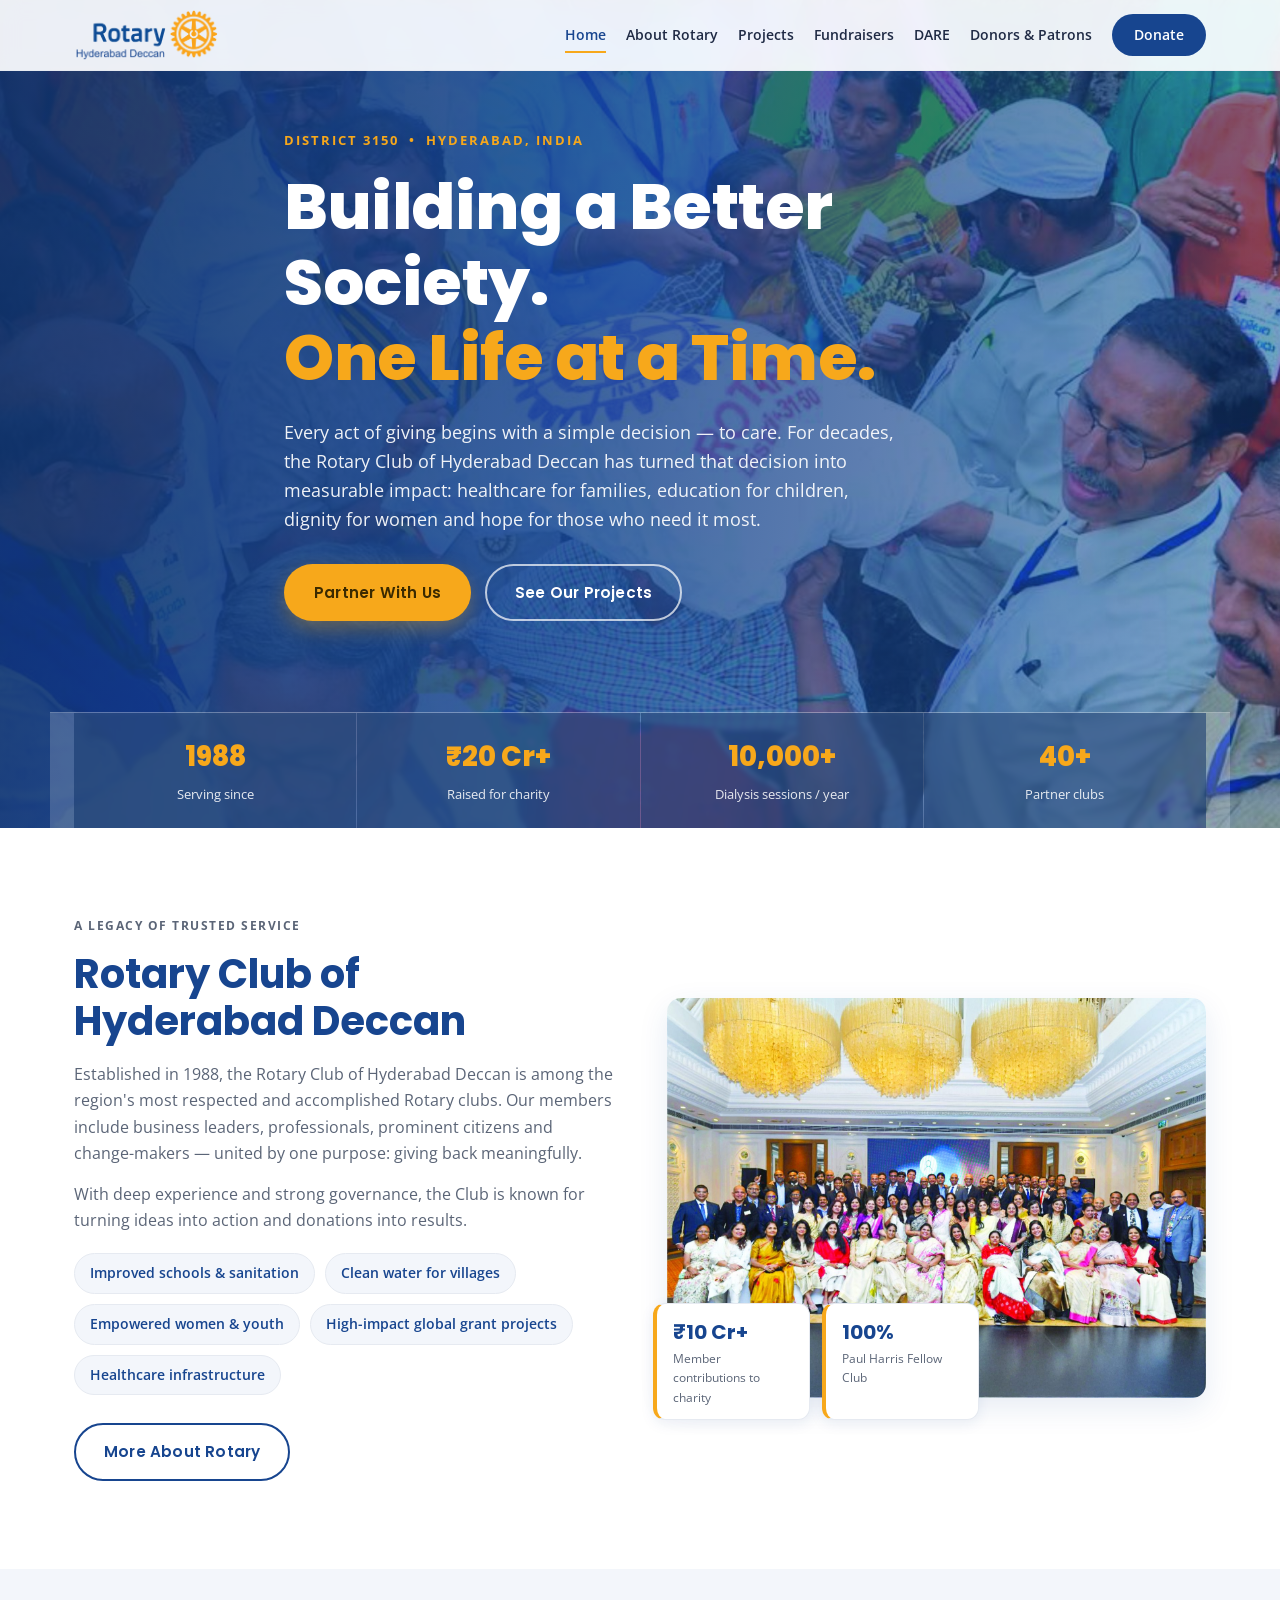
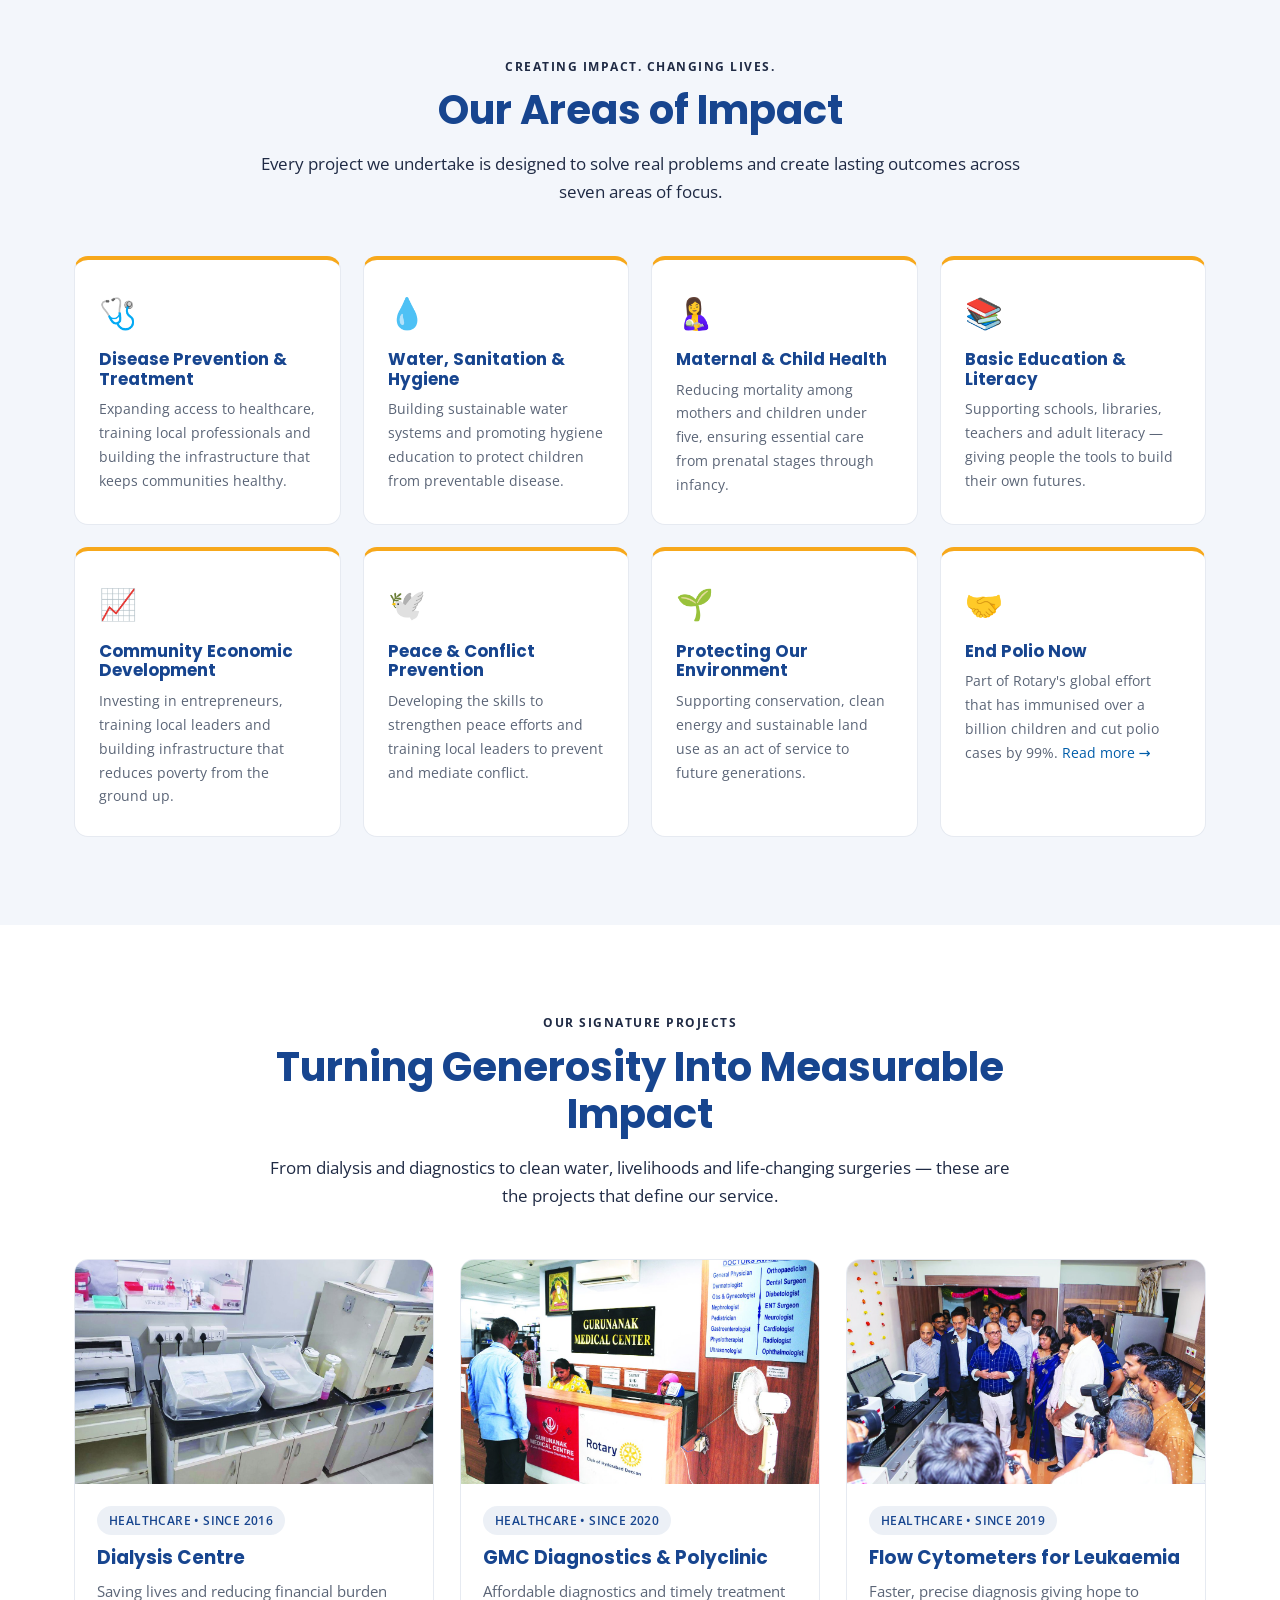
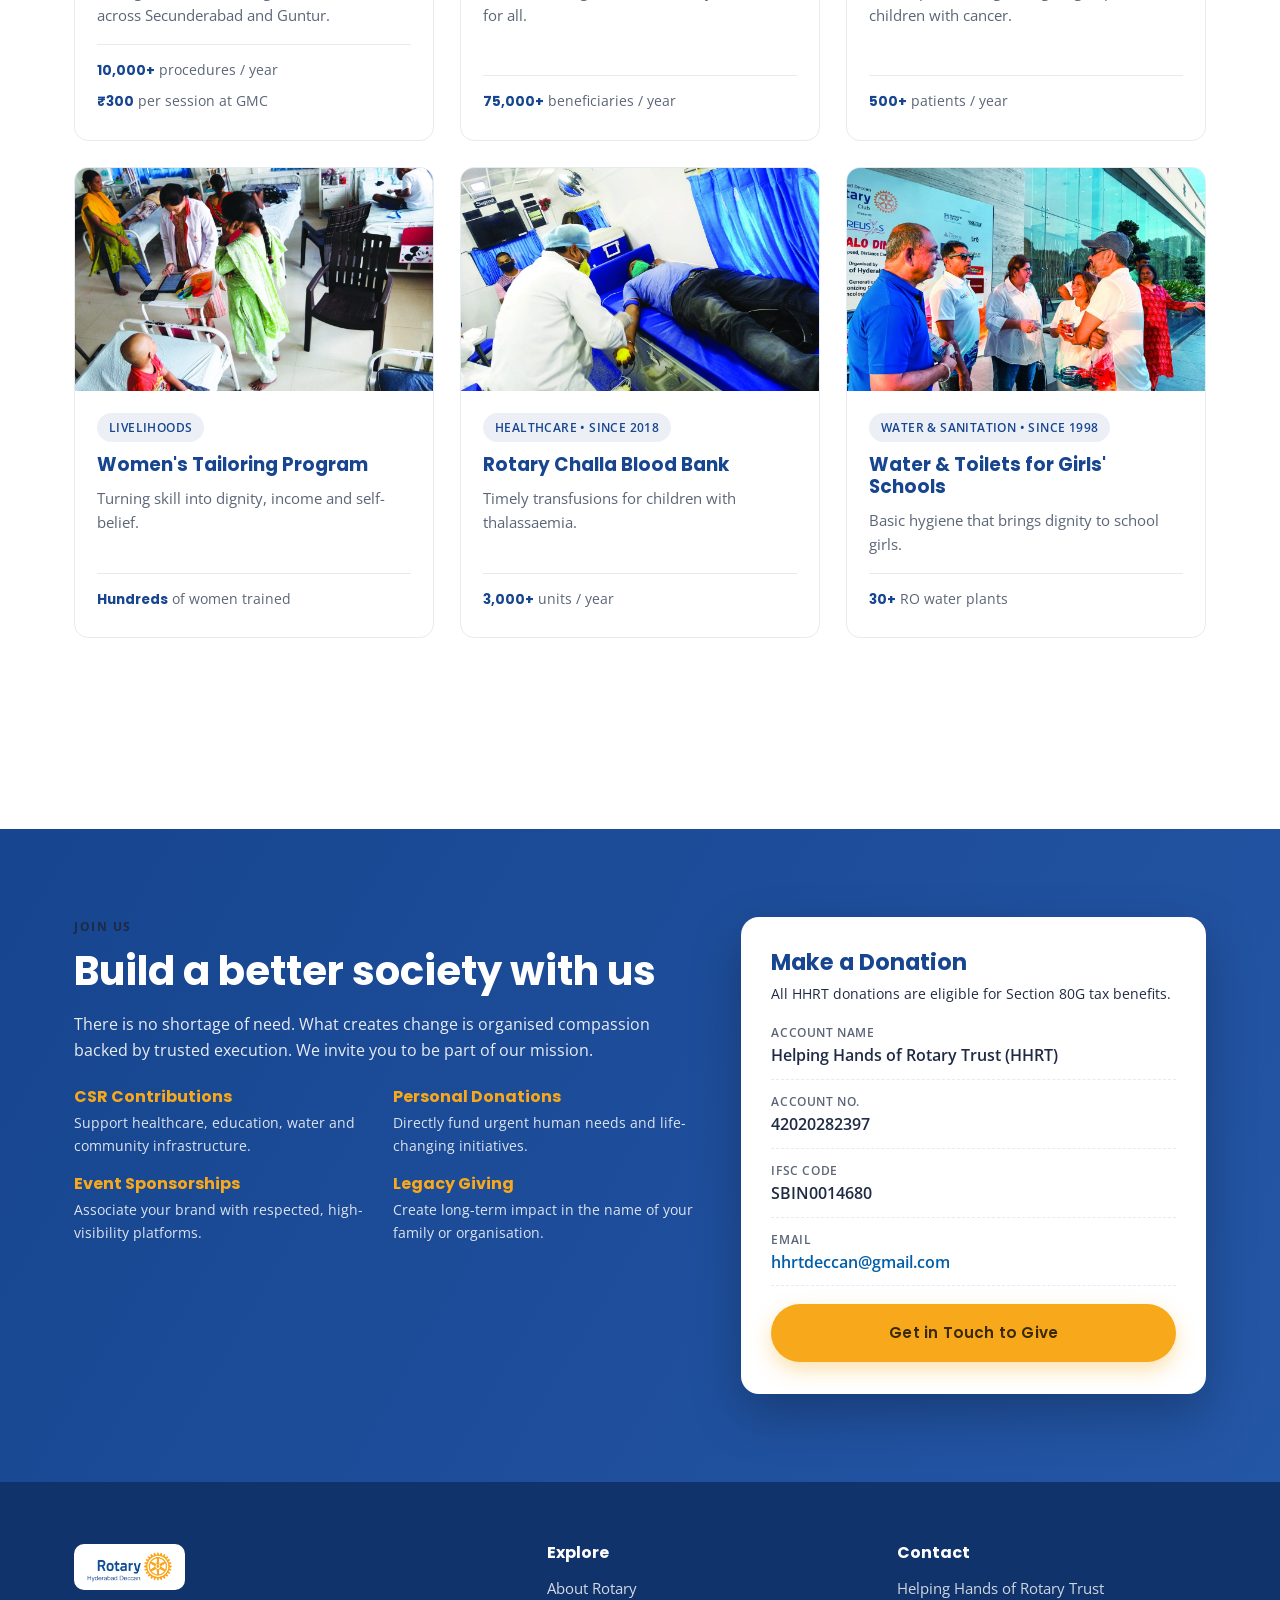
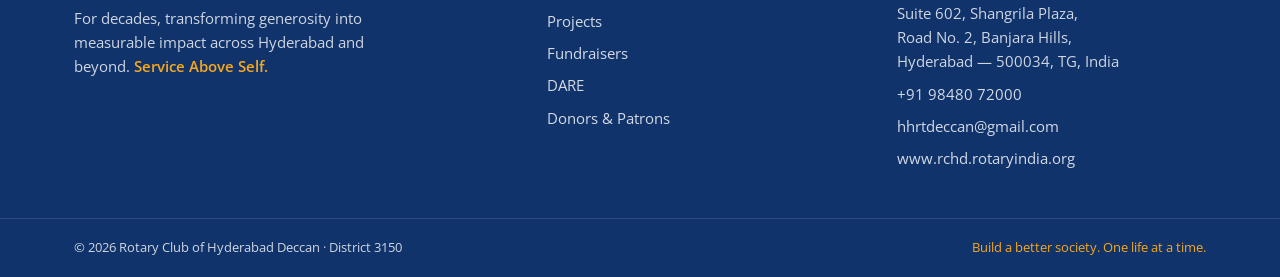
==== index.html @ 6d55291e "reorganising for make the website public" ====
<!DOCTYPE html>
<html lang="en">
<head>
  <meta charset="UTF-8" />
  <meta name="viewport" content="width=device-width, initial-scale=1.0" />
  <title>Rotary Club of Hyderabad Deccan — Building a Better Society. One Life at a Time.</title>
  <meta name="description" content="Rotary Club of Hyderabad Deccan (District 3150). For decades we have transformed generosity into measurable impact across healthcare, education, water, sanitation and livelihoods in Hyderabad and beyond." />
  <link rel="preconnect" href="https://fonts.googleapis.com" />
  <link rel="preconnect" href="https://fonts.gstatic.com" crossorigin />
  <link href="https://fonts.googleapis.com/css2?family=Open+Sans:wght@400;500;600;700&family=Poppins:wght@500;600;700;800&display=swap" rel="stylesheet" />
  <link rel="icon" type="image/png" href="assets/img/wheel.png" />
  <link rel="stylesheet" href="assets/css/styles.css" />
</head>
<body>

  <!-- ============ HEADER / NAV ============ -->
  <header class="site-header" id="siteHeader">
    <div class="container nav-wrap">
      <a href="index.html" class="brand" aria-label="Rotary Hyderabad Deccan home">
        <img src="assets/img/rchd-logo3.png" alt="District 3150 Rotary Hyderabad Deccan" class="brand-logo" />
      </a>
      <button class="nav-toggle" id="navToggle" aria-label="Toggle navigation" aria-expanded="false">
        <span></span><span></span><span></span>
      </button>
      <nav class="main-nav" id="mainNav">
        <a href="index.html" class="active">Home</a>
        <a href="about.html">About Rotary</a>
        <a href="projects.html">Projects</a>
        <a href="fundraisers.html">Fundraisers</a>
        <a href="dare.html">DARE</a>
        <a href="donors.html">Donors &amp; Patrons</a>
        <a href="donors.html#give" class="nav-cta">Donate</a>
      </nav>
    </div>
  </header>

  <!-- ============ HERO ============ -->
  <section class="hero" id="home">
    <div class="hero-bg" style="background-image:url('assets/images/hero.jpg')"></div>
    <div class="hero-overlay"></div>
    <div class="container hero-inner">
      <p class="hero-eyebrow">District 3150 &nbsp;•&nbsp; Hyderabad, India</p>
      <h1 class="hero-title">Building a Better Society.<br><span>One Life at a Time.</span></h1>
      <p class="hero-lead">Every act of giving begins with a simple decision — to care. For decades, the Rotary Club of Hyderabad Deccan has turned that decision into measurable impact: healthcare for families, education for children, dignity for women and hope for those who need it most.</p>
      <div class="hero-actions">
        <a href="donors.html#give" class="btn btn-gold">Partner With Us</a>
        <a href="projects.html" class="btn btn-ghost">See Our Projects</a>
      </div>
    </div>
    <div class="hero-stats container">
      <div class="hstat"><span class="hstat-num">1988</span><span class="hstat-label">Serving since</span></div>
      <div class="hstat"><span class="hstat-num">₹20 Cr+</span><span class="hstat-label">Raised for charity</span></div>
      <div class="hstat"><span class="hstat-num">10,000+</span><span class="hstat-label">Dialysis sessions / year</span></div>
      <div class="hstat"><span class="hstat-num">40+</span><span class="hstat-label">Partner clubs</span></div>
    </div>
  </section>

  <!-- ============ ABOUT / LEGACY ============ -->
  <section class="section" id="about">
    <div class="container grid-2">
      <div class="reveal">
        <p class="eyebrow">A Legacy of Trusted Service</p>
        <h2 class="section-title">Rotary Club of Hyderabad&nbsp;Deccan</h2>
        <p>Established in 1988, the Rotary Club of Hyderabad Deccan is among the region's most respected and accomplished Rotary clubs. Our members include business leaders, professionals, prominent citizens and change-makers — united by one purpose: giving back meaningfully.</p>
        <p>With deep experience and strong governance, the Club is known for turning ideas into action and donations into results.</p>
        <ul class="pillars">
          <li>Improved schools &amp; sanitation</li>
          <li>Clean water for villages</li>
          <li>Empowered women &amp; youth</li>
          <li>High-impact global grant projects</li>
          <li>Healthcare infrastructure</li>
        </ul>
        <div class="center-cta" style="text-align:left;margin-top:28px">
          <a href="about.html" class="btn btn-outline">More About Rotary</a>
        </div>
      </div>
      <div class="reveal about-media">
        <img src="assets/images/legacy.jpg" alt="Members of the Rotary Club of Hyderabad Deccan" loading="lazy" />
        <div class="about-badges">
          <div class="badge"><strong>₹10 Cr+</strong><span>Member contributions to charity</span></div>
          <div class="badge"><strong>100%</strong><span>Paul Harris Fellow Club</span></div>
        </div>
      </div>
    </div>
  </section>

  <!-- ============ AREAS OF IMPACT ============ -->
  <section class="section section-tint" id="impact">
    <div class="container">
      <div class="section-head reveal">
        <p class="eyebrow">Creating Impact. Changing Lives.</p>
        <h2 class="section-title">Our Areas of Impact</h2>
        <p class="section-intro">Every project we undertake is designed to solve real problems and create lasting outcomes across seven areas of focus.</p>
      </div>
      <div class="impact-grid">
        <article class="impact-card reveal"><div class="impact-ic">🩺</div><h3>Disease Prevention &amp; Treatment</h3><p>Expanding access to healthcare, training local professionals and building the infrastructure that keeps communities healthy.</p></article>
        <article class="impact-card reveal"><div class="impact-ic">💧</div><h3>Water, Sanitation &amp; Hygiene</h3><p>Building sustainable water systems and promoting hygiene education to protect children from preventable disease.</p></article>
        <article class="impact-card reveal"><div class="impact-ic">🤱</div><h3>Maternal &amp; Child Health</h3><p>Reducing mortality among mothers and children under five, ensuring essential care from prenatal stages through infancy.</p></article>
        <article class="impact-card reveal"><div class="impact-ic">📚</div><h3>Basic Education &amp; Literacy</h3><p>Supporting schools, libraries, teachers and adult literacy — giving people the tools to build their own futures.</p></article>
        <article class="impact-card reveal"><div class="impact-ic">📈</div><h3>Community Economic Development</h3><p>Investing in entrepreneurs, training local leaders and building infrastructure that reduces poverty from the ground up.</p></article>
        <article class="impact-card reveal"><div class="impact-ic">🕊️</div><h3>Peace &amp; Conflict Prevention</h3><p>Developing the skills to strengthen peace efforts and training local leaders to prevent and mediate conflict.</p></article>
        <article class="impact-card reveal"><div class="impact-ic">🌱</div><h3>Protecting Our Environment</h3><p>Supporting conservation, clean energy and sustainable land use as an act of service to future generations.</p></article>
        <article class="impact-card reveal impact-card-cta"><div class="impact-ic">🤝</div><h3>End Polio Now</h3><p>Part of Rotary's global effort that has immunised over a billion children and cut polio cases by 99%. <a href="about.html#polio">Read more →</a></p></article>
      </div>
    </div>
  </section>

  <!-- ============ SIGNATURE PROJECTS (PREVIEW) ============ -->
  <section class="section" id="projects">
    <div class="container">
      <div class="section-head reveal">
        <p class="eyebrow">Our Signature Projects</p>
        <h2 class="section-title">Turning Generosity Into Measurable Impact</h2>
        <p class="section-intro">From dialysis and diagnostics to clean water, livelihoods and life-changing surgeries — these are the projects that define our service.</p>
      </div>
      <div class="projects-grid">
        <article class="project-card reveal">
          <div class="project-img"><img src="assets/images/dialysis.jpg" alt="Patients undergoing dialysis at the Secunderabad centre" loading="lazy" /></div>
          <div class="project-body">
            <span class="tag">Healthcare • Since 2016</span>
            <h3>Dialysis Centre</h3>
            <p>Saving lives and reducing financial burden across Secunderabad and Guntur.</p>
            <div class="project-stats"><span><strong>10,000+</strong> procedures / year</span><span><strong>₹300</strong> per session at GMC</span></div>
          </div>
        </article>
        <article class="project-card reveal">
          <div class="project-img"><img src="assets/images/diagnostics.jpg" alt="GMC Diagnostics Centre and Polyclinic" loading="lazy" /></div>
          <div class="project-body">
            <span class="tag">Healthcare • Since 2020</span>
            <h3>GMC Diagnostics &amp; Polyclinic</h3>
            <p>Affordable diagnostics and timely treatment for all.</p>
            <div class="project-stats"><span><strong>75,000+</strong> beneficiaries / year</span></div>
          </div>
        </article>
        <article class="project-card reveal">
          <div class="project-img"><img src="assets/images/cytometer.jpg" alt="Flow cytometer for childhood leukaemia diagnosis" loading="lazy" /></div>
          <div class="project-body">
            <span class="tag">Healthcare • Since 2019</span>
            <h3>Flow Cytometers for Leukaemia</h3>
            <p>Faster, precise diagnosis giving hope to children with cancer.</p>
            <div class="project-stats"><span><strong>500+</strong> patients / year</span></div>
          </div>
        </article>
        <article class="project-card reveal">
          <div class="project-img"><img src="assets/images/tailoring.jpg" alt="Women's tailoring and livelihood program" loading="lazy" /></div>
          <div class="project-body">
            <span class="tag">Livelihoods</span>
            <h3>Women's Tailoring Program</h3>
            <p>Turning skill into dignity, income and self-belief.</p>
            <div class="project-stats"><span><strong>Hundreds</strong> of women trained</span></div>
          </div>
        </article>
        <article class="project-card reveal">
          <div class="project-img"><img src="assets/images/bloodbank.jpg" alt="Rotary Challa Blood Bank donation drive" loading="lazy" /></div>
          <div class="project-body">
            <span class="tag">Healthcare • Since 2018</span>
            <h3>Rotary Challa Blood Bank</h3>
            <p>Timely transfusions for children with thalassaemia.</p>
            <div class="project-stats"><span><strong>3,000+</strong> units / year</span></div>
          </div>
        </article>
        <article class="project-card reveal">
          <div class="project-img"><img src="assets/images/water-schools.jpg" alt="Water and sanitation facilities for girls' schools" loading="lazy" /></div>
          <div class="project-body">
            <span class="tag">Water &amp; Sanitation • Since 1998</span>
            <h3>Water &amp; Toilets for Girls' Schools</h3>
            <p>Basic hygiene that brings dignity to school girls.</p>
            <div class="project-stats"><span><strong>30+</strong> RO water plants</span></div>
          </div>
        </article>
      </div>
      <div class="center-cta reveal"><a href="projects.html" class="btn btn-blue">View All Projects</a></div>
    </div>
  </section>

  <!-- ============ JOIN US ============ -->
  <section class="section join" id="join">
    <div class="container join-inner">
      <div class="reveal">
        <p class="eyebrow eyebrow-light">Join Us</p>
        <h2 class="section-title light">Build a better society with us</h2>
        <p class="light-text">There is no shortage of need. What creates change is organised compassion backed by trusted execution. We invite you to be part of our mission.</p>
        <div class="ways">
          <div class="way"><h4>CSR Contributions</h4><p>Support healthcare, education, water and community infrastructure.</p></div>
          <div class="way"><h4>Personal Donations</h4><p>Directly fund urgent human needs and life-changing initiatives.</p></div>
          <div class="way"><h4>Event Sponsorships</h4><p>Associate your brand with respected, high-visibility platforms.</p></div>
          <div class="way"><h4>Legacy Giving</h4><p>Create long-term impact in the name of your family or organisation.</p></div>
        </div>
      </div>
      <aside class="donate-card reveal">
        <h3>Make a Donation</h3>
        <p class="donate-sub">All HHRT donations are eligible for Section 80G tax benefits.</p>
        <dl class="donate-details">
          <div><dt>Account Name</dt><dd>Helping Hands of Rotary Trust (HHRT)</dd></div>
          <div><dt>Account No.</dt><dd>42020282397</dd></div>
          <div><dt>IFSC Code</dt><dd>SBIN0014680</dd></div>
          <div><dt>Email</dt><dd><a href="mailto:hhrtdeccan@gmail.com">hhrtdeccan@gmail.com</a></dd></div>
        </dl>
        <a href="mailto:hhrtdeccan@gmail.com?subject=I%20want%20to%20support%20Rotary%20Hyderabad%20Deccan" class="btn btn-gold btn-block">Get in Touch to Give</a>
      </aside>
    </div>
  </section>

  <!-- ============ FOOTER ============ -->
  <footer class="site-footer" id="contact">
    <div class="container footer-grid">
      <div class="footer-brand">
        <img src="assets/img/rchd-logo3.png" alt="Rotary Hyderabad Deccan" class="footer-logo" />
        <p>For decades, transforming generosity into measurable impact across Hyderabad and beyond. <em>Service Above Self.</em></p>
      </div>
      <div class="footer-col">
        <h4>Explore</h4>
        <p><a href="about.html">About Rotary</a></p>
        <p><a href="projects.html">Projects</a></p>
        <p><a href="fundraisers.html">Fundraisers</a></p>
        <p><a href="dare.html">DARE</a></p>
        <p><a href="donors.html">Donors &amp; Patrons</a></p>
      </div>
      <div class="footer-col">
        <h4>Contact</h4>
        <p>Helping Hands of Rotary Trust<br>Suite 602, Shangrila Plaza,<br>Road No. 2, Banjara Hills,<br>Hyderabad — 500034, TG, India</p>
        <p><a href="tel:+919848072000">+91 98480 72000</a></p>
        <p><a href="mailto:hhrtdeccan@gmail.com">hhrtdeccan@gmail.com</a></p>
        <p><a href="https://www.rchd.rotaryindia.org" target="_blank" rel="noopener">www.rchd.rotaryindia.org</a></p>
      </div>
    </div>
    <div class="footer-bar">
      <div class="container footer-bar-inner">
        <span>© <span id="year"></span> Rotary Club of Hyderabad Deccan · District 3150</span>
        <span class="footer-tag">Build a better society. One life at a time.</span>
      </div>
    </div>
  </footer>

  <a href="#home" class="to-top" id="toTop" aria-label="Back to top">↑</a>
  <script src="assets/js/main.js"></script>
</body>
</html>
---- assets/css/styles.css ----
/* ===========================================================
   Rotary Club of Hyderabad Deccan — website draft
   Light theme · Rotary Royal Blue + Gold on white
   =========================================================== */

:root{
  --blue:#17458F;          /* Rotary Royal Blue */
  --blue-deep:#10336b;     /* darker shade */
  --blue-bright:#2456a6;   /* brochure blue */
  --azure:#005DAA;         /* Rotary azure (links) */
  --gold:#F7A81B;          /* Rotary Gold */
  --gold-dark:#e0930a;
  --ink:#1f2a44;           /* body text */
  --muted:#5b6577;
  --line:#e6eaf1;
  --tint:#f3f6fb;          /* light section background */
  --white:#ffffff;
  --radius:14px;
  --shadow:0 10px 30px rgba(23,69,143,.10);
  --shadow-sm:0 4px 14px rgba(23,69,143,.08);
  --maxw:1180px;
}

*{box-sizing:border-box;margin:0;padding:0}
html{scroll-behavior:smooth;scroll-padding-top:78px}
body{
  font-family:'Open Sans',system-ui,-apple-system,Segoe UI,Roboto,sans-serif;
  color:var(--ink);background:var(--white);line-height:1.65;
  -webkit-font-smoothing:antialiased;
}
img{max-width:100%;display:block}
a{color:var(--azure);text-decoration:none}
h1,h2,h3,h4{font-family:'Poppins',sans-serif;line-height:1.18;color:var(--blue);font-weight:700}
.container{width:100%;max-width:var(--maxw);margin:0 auto;padding:0 24px}

/* ---------- buttons ---------- */
.btn{
  display:inline-block;font-family:'Poppins',sans-serif;font-weight:600;
  padding:14px 28px;border-radius:50px;font-size:.95rem;letter-spacing:.2px;
  transition:transform .2s ease,box-shadow .2s ease,background .2s ease;cursor:pointer;border:2px solid transparent;
}
.btn-gold{background:var(--gold);color:#3b2a00;box-shadow:0 8px 20px rgba(247,168,27,.35)}
.btn-gold:hover{background:var(--gold-dark);transform:translateY(-2px)}
.btn-ghost{background:transparent;color:var(--white);border-color:rgba(255,255,255,.7)}
.btn-ghost:hover{background:var(--white);color:var(--blue)}
.btn-block{display:block;text-align:center;width:100%;margin-top:18px}

/* ---------- header ---------- */
.site-header{
  position:fixed;top:0;left:0;right:0;z-index:100;background:rgba(255,255,255,.92);
  backdrop-filter:saturate(160%) blur(10px);border-bottom:1px solid var(--line);
  transition:box-shadow .25s ease;
}
.site-header.scrolled{box-shadow:0 4px 20px rgba(0,0,0,.07)}
.nav-wrap{display:flex;align-items:center;justify-content:space-between;height:70px}
.brand-logo{height:50px;width:auto;display:block}
.main-nav{display:flex;align-items:center;gap:20px}
.main-nav a{color:var(--ink);font-weight:600;font-size:.9rem;position:relative;padding:6px 0;white-space:nowrap}
.main-nav a:not(.nav-cta)::after{
  content:"";position:absolute;left:0;bottom:0;height:2px;width:0;background:var(--gold);transition:width .25s ease;
}
.main-nav a:not(.nav-cta):hover::after{width:100%}
.main-nav a.active{color:var(--blue)}
.main-nav a.active:not(.nav-cta)::after{width:100%}
.main-nav a:hover{color:var(--blue)}
.nav-cta{background:var(--blue);color:#fff !important;padding:9px 22px !important;border-radius:50px;}
.nav-cta:hover{background:var(--gold);color:#3b2a00 !important}
.nav-toggle{display:none;flex-direction:column;gap:5px;background:none;border:0;cursor:pointer;padding:6px}
.nav-toggle span{width:26px;height:3px;background:var(--blue);border-radius:3px;transition:.3s}

/* ---------- hero ---------- */
.hero{position:relative;min-height:92vh;display:flex;flex-direction:column;justify-content:center;
  padding:130px 0 0;overflow:hidden}
.hero-bg{position:absolute;inset:0;background-size:cover;background-position:center;transform:scale(1.02)}
.hero-overlay{position:absolute;inset:0;
  background:linear-gradient(100deg,rgba(16,51,107,.94) 0%,rgba(23,69,143,.86) 42%,rgba(23,69,143,.45) 100%);}
.hero-inner{position:relative;z-index:2;max-width:760px;padding-bottom:46px}
.hero-eyebrow{color:var(--gold);font-weight:700;letter-spacing:2px;text-transform:uppercase;font-size:.8rem;margin-bottom:18px}
.hero-title{color:#fff;font-size:clamp(2.3rem,5.2vw,4rem);font-weight:800;letter-spacing:-.5px}
.hero-title span{color:var(--gold)}
.hero-lead{color:rgba(255,255,255,.92);font-size:1.1rem;margin:22px 0 30px;max-width:620px}
.hero-actions{display:flex;gap:14px;flex-wrap:wrap}
.hero-stats{position:relative;z-index:2;display:grid;grid-template-columns:repeat(4,1fr);gap:1px;
  background:rgba(255,255,255,.18);border-top:1px solid rgba(255,255,255,.18);margin-top:auto}
.hstat{background:rgba(16,51,107,.55);padding:22px 18px;text-align:center;backdrop-filter:blur(2px)}
.hstat-num{display:block;font-family:'Poppins',sans-serif;font-weight:800;font-size:1.7rem;color:var(--gold)}
.hstat-label{color:rgba(255,255,255,.88);font-size:.82rem}

/* ---------- generic section ---------- */
.section{padding:88px 0}
.section-tint{background:var(--tint)}
.eyebrow{color:var(--gold-dark);font-weight:700;letter-spacing:1.5px;text-transform:uppercase;font-size:.78rem;margin-bottom:10px}
.eyebrow-light{color:var(--gold)}
.section-title{font-size:clamp(1.7rem,3.4vw,2.5rem);margin-bottom:16px}
.section-title.light{color:#fff}
.section-head{max-width:760px;margin:0 auto 50px;text-align:center}
.section-intro{color:var(--muted);font-size:1.05rem}
.section p{color:var(--ink)}
.light-text{color:rgba(255,255,255,.9) !important}

/* ---------- grid-2 (about / dare) ---------- */
.grid-2{display:grid;grid-template-columns:1fr 1fr;gap:54px;align-items:center}
.grid-2 p{color:var(--muted);margin-bottom:14px}
.about-media{position:relative}
.about-media img{border-radius:var(--radius);box-shadow:var(--shadow)}
.about-badges{position:absolute;left:-14px;bottom:-22px;display:flex;gap:12px}
.badge{background:#fff;border:1px solid var(--line);border-left:4px solid var(--gold);border-radius:12px;
  padding:12px 16px;box-shadow:var(--shadow-sm)}
.badge strong{display:block;font-family:'Poppins';color:var(--blue);font-size:1.25rem}
.badge span{font-size:.74rem;color:var(--muted);display:block;max-width:120px}
.pillars{list-style:none;display:flex;flex-wrap:wrap;gap:10px;margin-top:20px}
.pillars li{background:var(--tint);border:1px solid var(--line);color:var(--blue);font-weight:600;
  font-size:.86rem;padding:8px 15px;border-radius:50px}

/* ---------- journey strip ---------- */
.journey{display:grid;grid-template-columns:1.3fr 1fr;gap:40px;align-items:center;
  margin-top:70px;padding-top:48px;border-top:1px solid var(--line)}
.journey-text h3{font-size:1.5rem;margin-bottom:12px}
.journey-text p{color:var(--muted)}
.fourway{background:var(--blue);color:#fff;border-radius:var(--radius);padding:30px 34px;box-shadow:var(--shadow)}
.fourway h4{color:#fff;font-size:1.25rem}
.fourway-sub{color:rgba(255,255,255,.7) !important;font-size:.85rem;margin-bottom:14px}
.fourway ol{list-style:none;counter-reset:fw}
.fourway li{counter-increment:fw;position:relative;padding:9px 0 9px 40px;border-bottom:1px solid rgba(255,255,255,.14);color:#fff}
.fourway li:last-child{border-bottom:0}
.fourway li::before{content:counter(fw);position:absolute;left:0;top:8px;width:26px;height:26px;border-radius:50%;
  background:var(--gold);color:#3b2a00;font-weight:700;display:flex;align-items:center;justify-content:center;font-size:.82rem}
.fourway em{color:var(--gold);font-style:normal;font-weight:700}

/* ---------- impact cards ---------- */
.impact-grid{display:grid;grid-template-columns:repeat(4,1fr);gap:22px}
.impact-card{background:#fff;border:1px solid var(--line);border-radius:var(--radius);padding:28px 24px;
  transition:transform .25s ease,box-shadow .25s ease;border-top:4px solid var(--gold)}
.impact-card:hover{transform:translateY(-6px);box-shadow:var(--shadow)}
.impact-ic{font-size:1.9rem;margin-bottom:12px}
.impact-card h3{font-size:1.05rem;margin-bottom:8px}
.impact-card p{color:var(--muted);font-size:.9rem}

/* ---------- projects ---------- */
.projects-grid{display:grid;grid-template-columns:repeat(3,1fr);gap:26px}
.project-card{background:#fff;border:1px solid var(--line);border-radius:var(--radius);overflow:hidden;
  display:flex;flex-direction:column;transition:transform .25s ease,box-shadow .25s ease}
.project-card:hover{transform:translateY(-6px);box-shadow:var(--shadow)}
.project-img{aspect-ratio:16/10;overflow:hidden}
.project-img img{width:100%;height:100%;object-fit:cover;transition:transform .5s ease}
.project-card:hover .project-img img{transform:scale(1.06)}
.project-body{padding:22px 22px 26px;display:flex;flex-direction:column;flex:1}
.tag{display:inline-block;align-self:flex-start;background:rgba(23,69,143,.08);color:var(--blue);
  font-weight:600;font-size:.72rem;letter-spacing:.4px;text-transform:uppercase;padding:5px 12px;border-radius:50px;margin-bottom:12px}
.project-body h3{font-size:1.16rem;margin-bottom:10px}
.project-body p{color:var(--muted);font-size:.92rem;margin-bottom:16px}
.project-stats{display:flex;flex-direction:column;gap:8px;margin-top:auto;border-top:1px solid var(--line);padding-top:14px}
.project-stats span{font-size:.85rem;color:var(--muted)}
.project-stats strong{color:var(--blue);font-family:'Poppins'}

/* ---------- polio ---------- */
.polio{background:linear-gradient(120deg,var(--blue-deep),var(--blue));position:relative}
.polio-inner{display:grid;grid-template-columns:1.2fr 1fr;gap:48px;align-items:center}
.polio-partners{color:rgba(255,255,255,.8) !important;font-size:.9rem;margin-top:16px}
.polio-partners strong{color:var(--gold)}
.polio-stats{display:grid;grid-template-columns:1fr 1fr;gap:16px}
.pstat{background:rgba(255,255,255,.08);border:1px solid rgba(255,255,255,.16);border-radius:var(--radius);
  padding:26px 20px;text-align:center}
.pstat-num{display:block;font-family:'Poppins';font-weight:800;font-size:2.1rem;color:var(--gold)}
.pstat span:last-child{color:rgba(255,255,255,.85);font-size:.85rem}

/* ---------- events ---------- */
.events-grid{display:grid;grid-template-columns:1fr 1fr;gap:30px}
.event-card{background:#fff;border:1px solid var(--line);border-radius:var(--radius);overflow:hidden;box-shadow:var(--shadow-sm)}
.event-img{aspect-ratio:16/9;overflow:hidden}
.event-img img{width:100%;height:100%;object-fit:cover}
.event-body{padding:26px 28px 30px}
.event-body h3{font-size:1.35rem;margin-bottom:10px}
.event-body p{color:var(--muted);margin-bottom:14px}
.event-note{font-size:.86rem;border-left:3px solid var(--gold);padding-left:14px;margin-top:14px}

/* ---------- gallery ---------- */
.gallery{display:grid;grid-template-columns:repeat(4,1fr);gap:16px}
.gallery figure{position:relative;border-radius:12px;overflow:hidden;aspect-ratio:1/1;box-shadow:var(--shadow-sm)}
.gallery img{width:100%;height:100%;object-fit:cover;transition:transform .5s ease}
.gallery figure:hover img{transform:scale(1.08)}
.gallery figcaption{position:absolute;left:0;right:0;bottom:0;padding:22px 14px 12px;color:#fff;font-weight:600;
  font-size:.86rem;background:linear-gradient(transparent,rgba(16,51,107,.85))}

/* ---------- trust ---------- */
.trust-grid{display:grid;grid-template-columns:repeat(3,1fr);gap:20px}
.trust-card{background:#fff;border:1px solid var(--line);border-radius:var(--radius);padding:24px 26px;
  border-left:4px solid var(--blue)}
.trust-card h4{color:var(--blue);font-size:1.05rem;margin-bottom:6px}
.trust-card p{color:var(--muted);font-size:.9rem}
.trust-note{text-align:center;color:var(--muted);font-size:.9rem;margin-top:28px;
  background:var(--tint);padding:16px;border-radius:12px}

/* ---------- join / donate ---------- */
.join{background:linear-gradient(120deg,var(--blue),var(--blue-bright))}
.join-inner{display:grid;grid-template-columns:1.2fr .9fr;gap:48px;align-items:start}
.ways{display:grid;grid-template-columns:1fr 1fr;gap:18px;margin-top:24px}
.way h4{color:var(--gold);font-size:1rem;margin-bottom:4px}
.way p{color:rgba(255,255,255,.85) !important;font-size:.88rem}
.donate-card{background:#fff;border-radius:18px;padding:32px 30px;box-shadow:0 20px 50px rgba(0,0,0,.25)}
.donate-card h3{font-size:1.4rem}
.donate-sub{color:var(--muted);font-size:.88rem;margin:6px 0 18px}
.donate-details{display:flex;flex-direction:column;gap:12px}
.donate-details > div{display:flex;flex-direction:column;border-bottom:1px dashed var(--line);padding-bottom:10px}
.donate-details dt{font-size:.74rem;text-transform:uppercase;letter-spacing:.6px;color:var(--muted);font-weight:600}
.donate-details dd{font-weight:600;color:var(--ink)}

/* ---------- footer ---------- */
.site-footer{background:var(--blue-deep);color:rgba(255,255,255,.8)}
.footer-grid{display:grid;grid-template-columns:1.4fr 1fr 1fr;gap:40px;padding:62px 24px 40px}
.footer-logo{height:46px;background:#fff;padding:8px 12px;border-radius:10px;margin-bottom:16px}
.footer-brand p{font-size:.92rem;max-width:340px}
.footer-brand em{color:var(--gold);font-style:normal;font-weight:600}
.footer-col h4{color:#fff;font-size:1rem;margin-bottom:14px}
.footer-col p{font-size:.92rem;margin-bottom:8px}
.footer-col a{color:rgba(255,255,255,.82)}
.footer-col a:hover{color:var(--gold)}
.footer-bar{border-top:1px solid rgba(255,255,255,.12)}
.footer-bar-inner{display:flex;justify-content:space-between;align-items:center;padding:18px 24px;flex-wrap:wrap;gap:8px}
.footer-bar span{font-size:.83rem}
.footer-tag{color:var(--gold)}

/* ---------- back to top ---------- */
.to-top{position:fixed;right:22px;bottom:22px;width:46px;height:46px;border-radius:50%;background:var(--gold);
  color:#3b2a00;display:flex;align-items:center;justify-content:center;font-size:1.3rem;font-weight:700;
  box-shadow:var(--shadow);opacity:0;visibility:hidden;transform:translateY(10px);transition:.3s;z-index:90}
.to-top.show{opacity:1;visibility:visible;transform:translateY(0)}

/* ---------- reveal animation ---------- */
.reveal{opacity:0;transform:translateY(26px);transition:opacity .7s ease,transform .7s ease}
.reveal.in{opacity:1;transform:none}

/* ===========================================================
   RESPONSIVE
   =========================================================== */
@media (max-width:980px){
  .grid-2,.journey,.polio-inner,.join-inner{grid-template-columns:1fr;gap:36px}
  .grid-2-rev .about-media{order:2}
  .impact-grid{grid-template-columns:repeat(2,1fr)}
  .projects-grid{grid-template-columns:repeat(2,1fr)}
  .events-grid{grid-template-columns:1fr}
  .gallery{grid-template-columns:repeat(3,1fr)}
  .trust-grid{grid-template-columns:repeat(2,1fr)}
  .footer-grid{grid-template-columns:1fr 1fr}
  .about-badges{position:static;margin-top:18px}
}
@media (max-width:720px){
  .nav-toggle{display:flex}
  .main-nav{position:fixed;top:70px;right:0;width:min(280px,82vw);height:calc(100vh - 70px);
    background:#fff;flex-direction:column;align-items:flex-start;gap:6px;padding:24px;
    box-shadow:-8px 0 30px rgba(0,0,0,.12);transform:translateX(100%);transition:transform .3s ease}
  .main-nav.open{transform:translateX(0)}
  .main-nav a{width:100%;padding:12px 0;border-bottom:1px solid var(--line)}
  .nav-cta{margin-top:8px}
  .nav-toggle.active span:nth-child(1){transform:translateY(8px) rotate(45deg)}
  .nav-toggle.active span:nth-child(2){opacity:0}
  .nav-toggle.active span:nth-child(3){transform:translateY(-8px) rotate(-45deg)}
  .hero-stats{grid-template-columns:1fr 1fr}
  .section{padding:62px 0}
  .ways{grid-template-columns:1fr}
  .footer-bar-inner{justify-content:center;text-align:center}
}
@media (max-width:480px){
  .impact-grid,.projects-grid,.gallery,.trust-grid,.footer-grid,.polio-stats{grid-template-columns:1fr}
  .hero-stats{grid-template-columns:1fr 1fr}
  .about-badges{flex-direction:column}
}

/* ===========================================================
   MULTIPAGE ADDITIONS
   =========================================================== */

/* collapse nav to hamburger earlier (6 nav items) */
@media (max-width:940px){
  .nav-toggle{display:flex}
  .main-nav{position:fixed;top:70px;right:0;width:min(300px,84vw);height:calc(100vh - 70px);
    background:#fff;flex-direction:column;align-items:flex-start;gap:6px;padding:24px;overflow-y:auto;
    box-shadow:-8px 0 30px rgba(0,0,0,.12);transform:translateX(100%);transition:transform .3s ease}
  .main-nav.open{transform:translateX(0)}
  .main-nav a{width:100%;padding:12px 0;border-bottom:1px solid var(--line)}
  .main-nav a.active:not(.nav-cta)::after{width:0}
  .nav-cta{margin-top:8px}
  .nav-toggle.active span:nth-child(1){transform:translateY(8px) rotate(45deg)}
  .nav-toggle.active span:nth-child(2){opacity:0}
  .nav-toggle.active span:nth-child(3){transform:translateY(-8px) rotate(-45deg)}
}

/* inner-page banner */
.page-hero{position:relative;padding:142px 0 56px;overflow:hidden;
  background:linear-gradient(120deg,var(--blue-deep),var(--blue) 70%);}
.page-hero::after{content:"";position:absolute;right:-60px;top:-60px;width:320px;height:320px;border-radius:50%;
  background:radial-gradient(circle at center,rgba(247,168,27,.30),transparent 65%);}
.page-hero .container{position:relative;z-index:2}
.page-hero .crumbs{color:rgba(255,255,255,.7);font-size:.82rem;letter-spacing:.4px;margin-bottom:12px}
.page-hero .crumbs a{color:var(--gold)}
.page-hero h1{color:#fff;font-size:clamp(2rem,4.4vw,3rem);font-weight:800;margin-bottom:12px}
.page-hero p{color:rgba(255,255,255,.9);max-width:680px;font-size:1.05rem}

/* view-all / inline buttons */
.center-cta{text-align:center;margin-top:46px}
.btn-blue{background:var(--blue);color:#fff}
.btn-blue:hover{background:var(--gold);color:#3b2a00;transform:translateY(-2px)}
.btn-outline{background:transparent;color:var(--blue);border-color:var(--blue)}
.btn-outline:hover{background:var(--blue);color:#fff}

/* HHRT / generic feature list */
.feature-list{list-style:none;margin-top:18px;display:grid;gap:12px}
.feature-list li{position:relative;padding-left:30px;color:var(--muted)}
.feature-list li::before{content:"✓";position:absolute;left:0;top:1px;width:20px;height:20px;border-radius:50%;
  background:var(--gold);color:#3b2a00;font-size:.7rem;font-weight:700;display:flex;align-items:center;justify-content:center}
.feature-list li strong{color:var(--blue)}

/* activity list (community service) */
.activity-list{columns:2;column-gap:36px;list-style:none;margin-top:10px}
.activity-list li{break-inside:avoid;padding:10px 0 10px 26px;position:relative;border-bottom:1px solid var(--line);color:var(--muted);font-size:.92rem}
.activity-list li::before{content:"";position:absolute;left:0;top:17px;width:9px;height:9px;border-radius:50%;background:var(--gold)}

/* ---------- donor logo wall ---------- */
.logo-wall{display:grid;grid-template-columns:repeat(5,1fr);gap:18px;margin-top:14px}
.logo-cell{background:#fff;border:1px solid var(--line);border-radius:12px;height:120px;display:flex;
  align-items:center;justify-content:center;padding:18px;transition:transform .25s ease,box-shadow .25s ease,border-color .25s}
.logo-cell:hover{transform:translateY(-4px);box-shadow:var(--shadow-sm);border-color:var(--gold)}
.logo-cell img{max-height:64px;max-width:100%;width:auto;object-fit:contain;
  filter:grayscale(100%);opacity:.78;transition:filter .3s ease,opacity .3s ease}
.logo-cell:hover img{filter:none;opacity:1}

/* recognition tiers */
.tiers{display:grid;grid-template-columns:repeat(4,1fr);gap:22px;margin-top:14px}
.tier{background:#fff;border:1px solid var(--line);border-top:4px solid var(--gold);border-radius:var(--radius);
  padding:28px 22px;text-align:center}
.tier-num{font-family:'Poppins';font-weight:800;color:var(--blue);font-size:2.1rem;line-height:1}
.tier-label{color:var(--muted);font-size:.9rem;margin-top:8px}

@media (max-width:980px){
  .logo-wall{grid-template-columns:repeat(4,1fr)}
  .tiers{grid-template-columns:repeat(2,1fr)}
}
@media (max-width:720px){
  .activity-list{columns:1}
  .logo-wall{grid-template-columns:repeat(3,1fr);gap:12px}
  .logo-cell{height:96px;padding:12px}
  .logo-cell img{max-height:50px}
  .page-hero{padding:120px 0 44px}
}
@media (max-width:480px){
  .logo-wall{grid-template-columns:repeat(2,1fr)}
  .tiers{grid-template-columns:1fr}
}
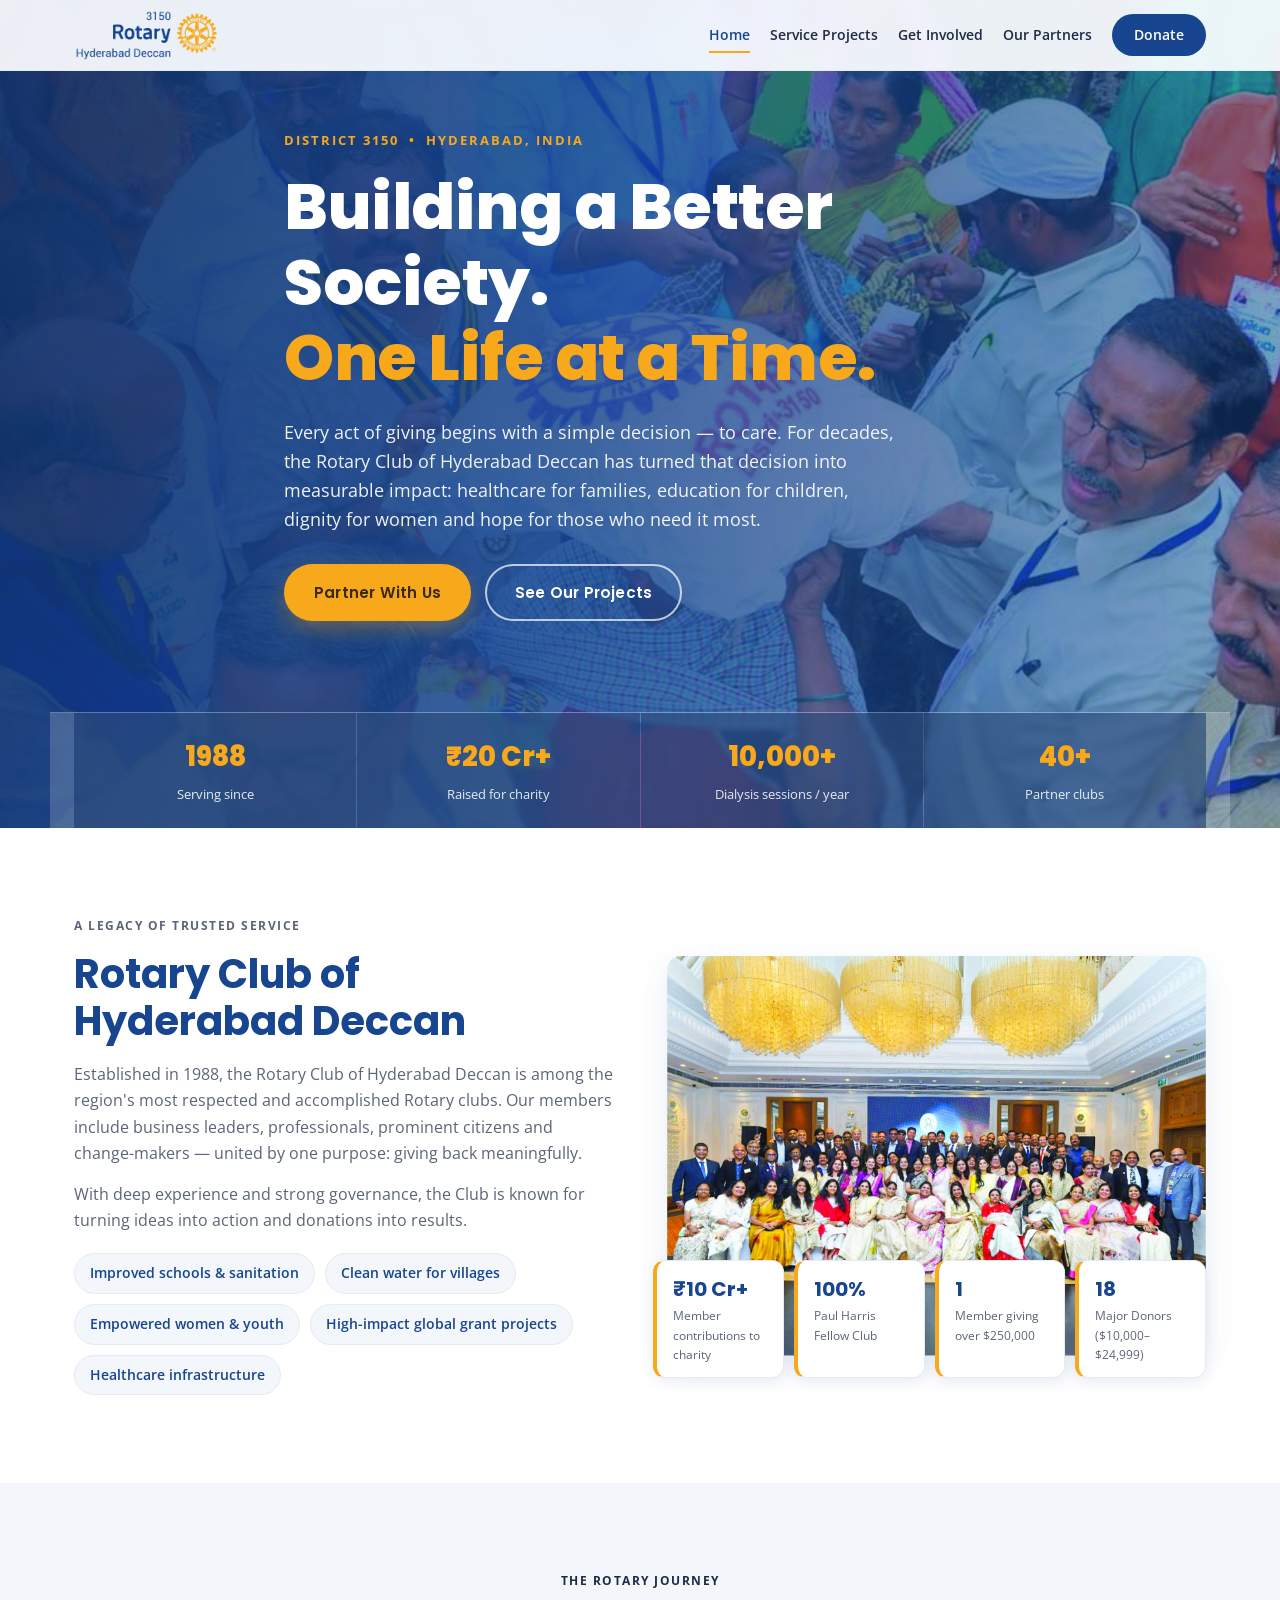
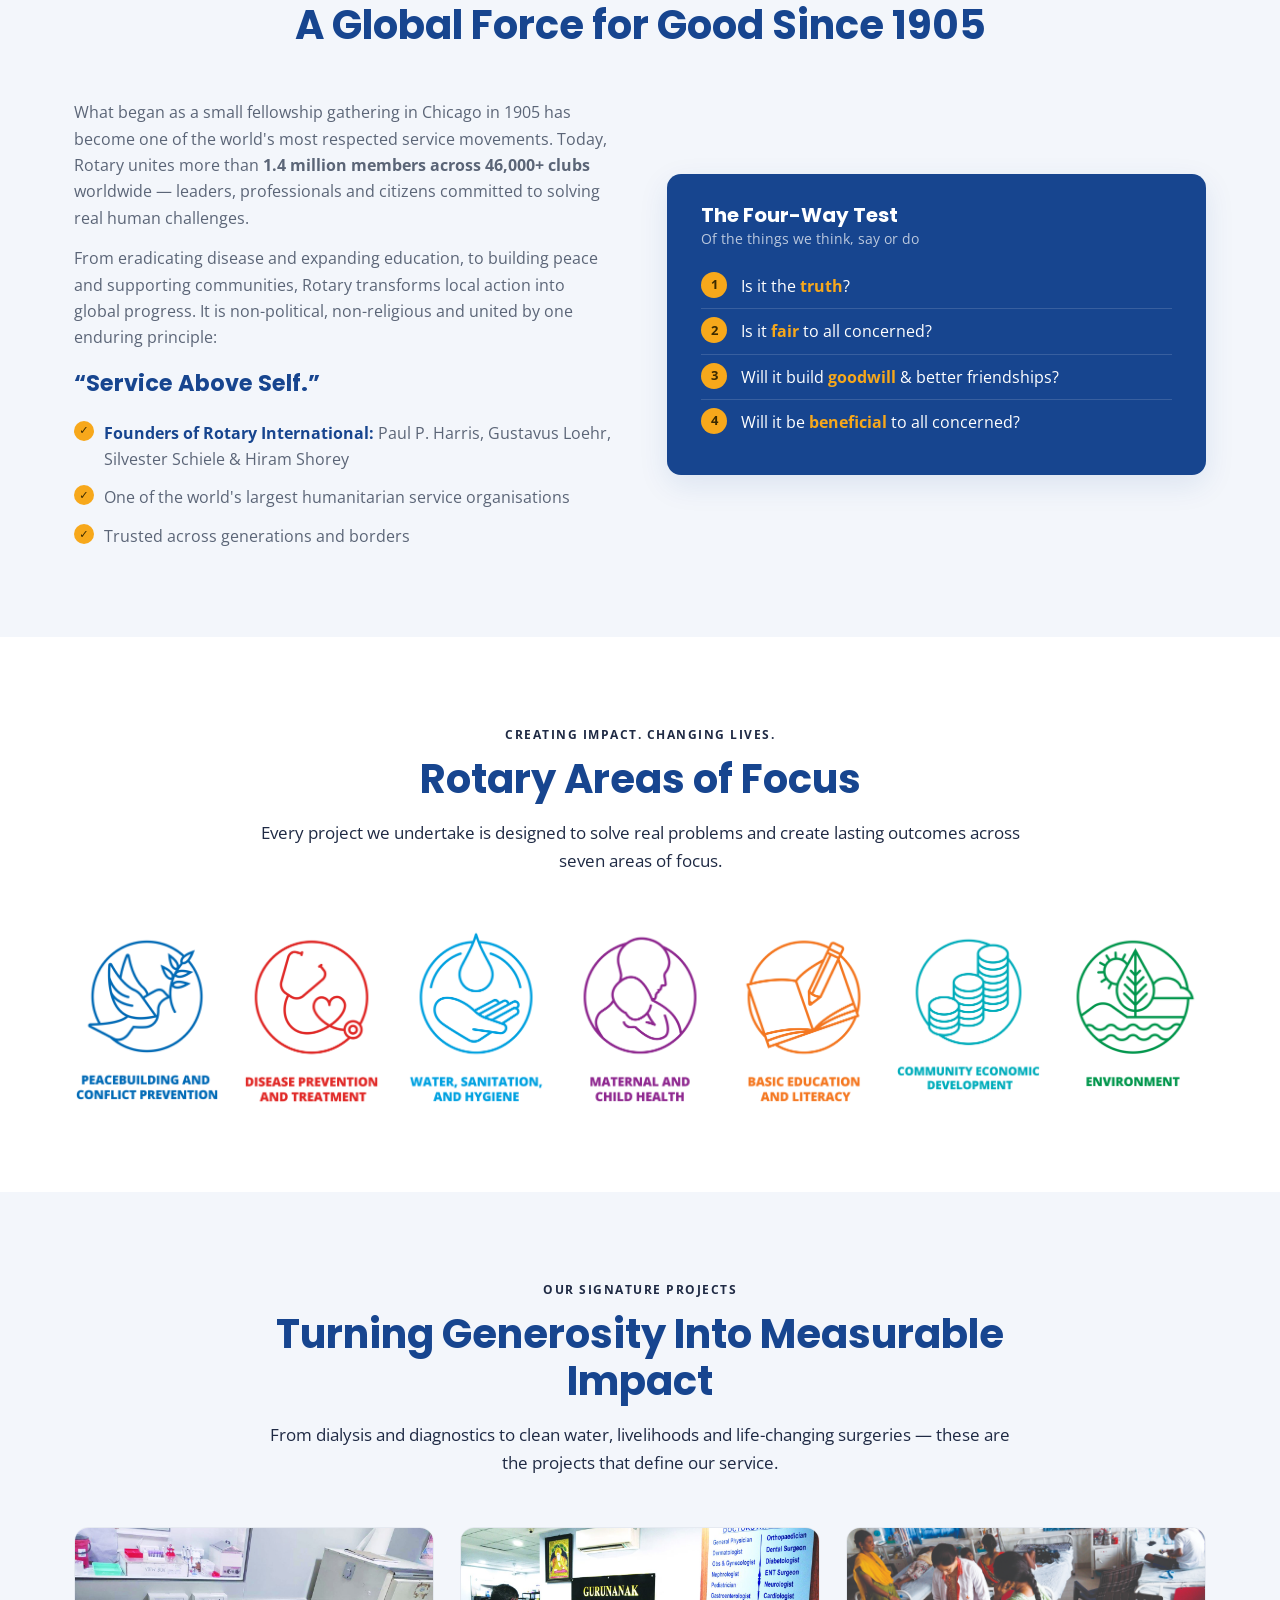
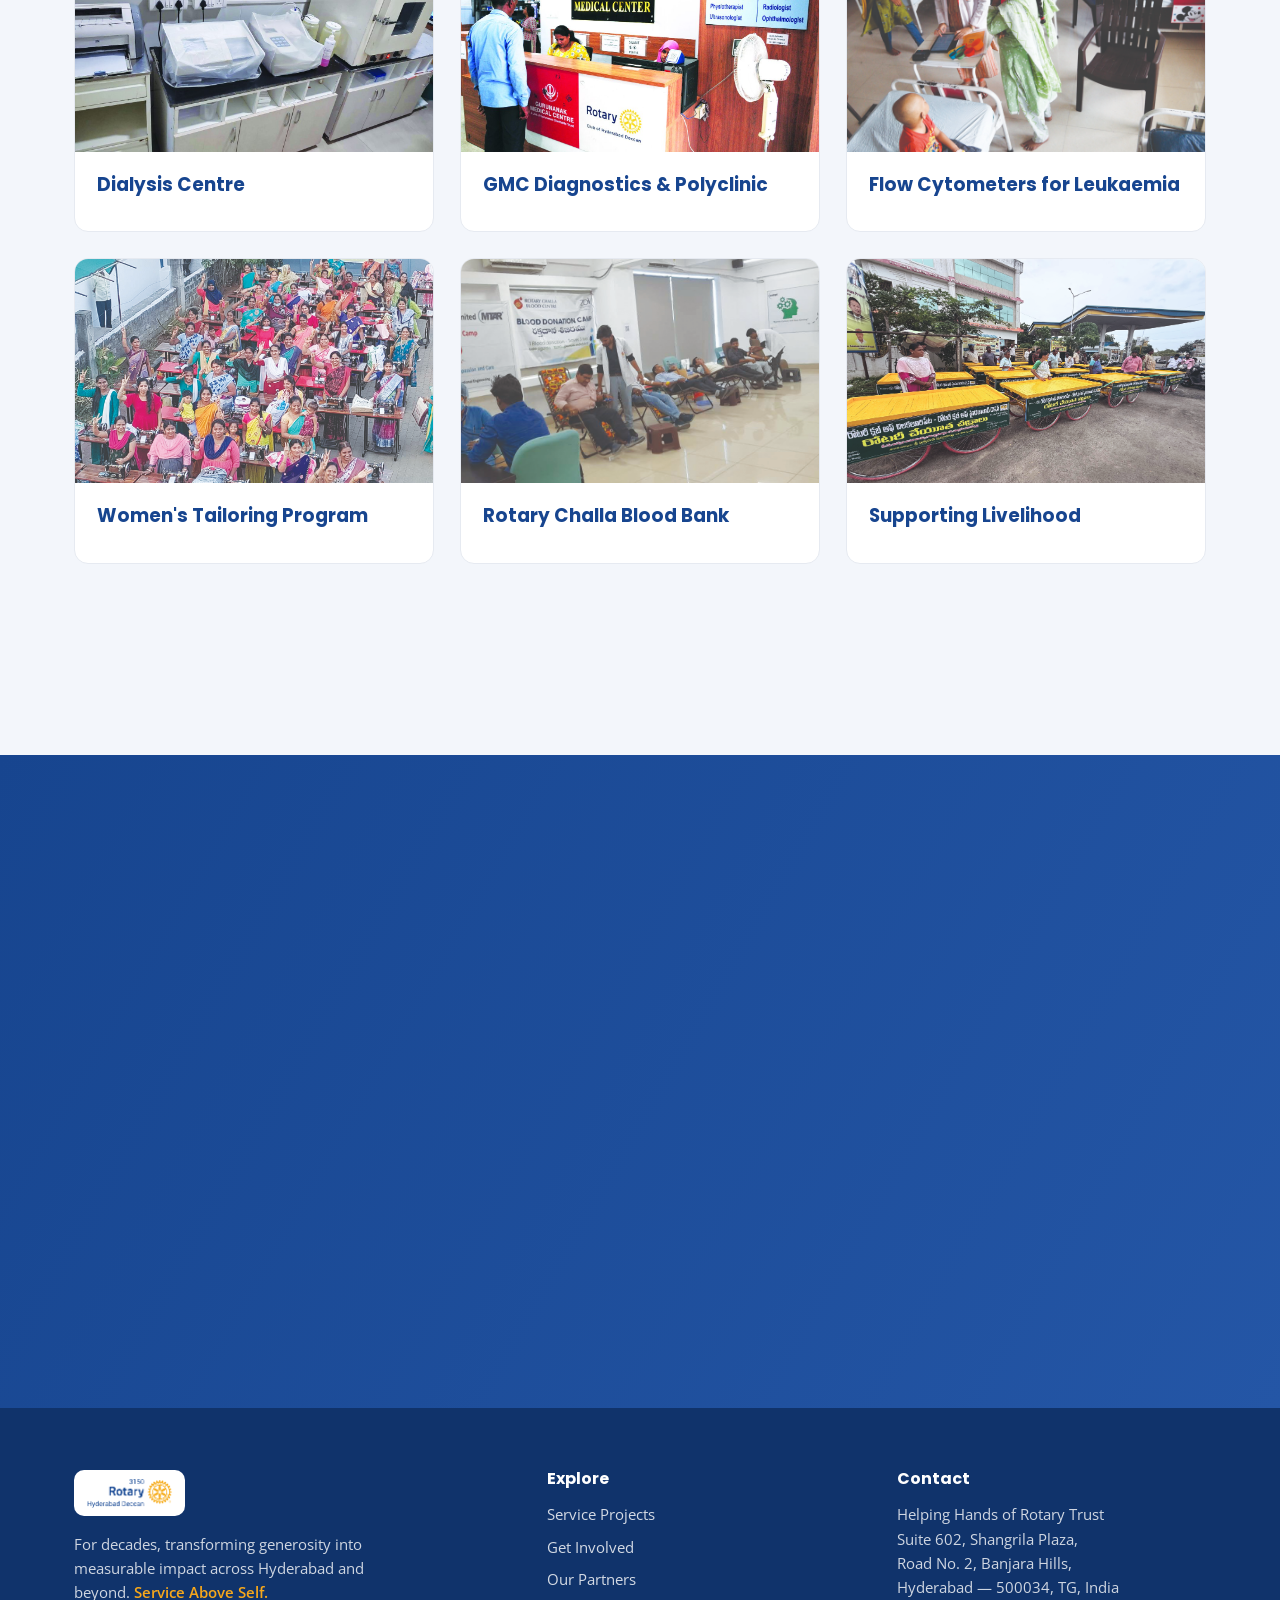
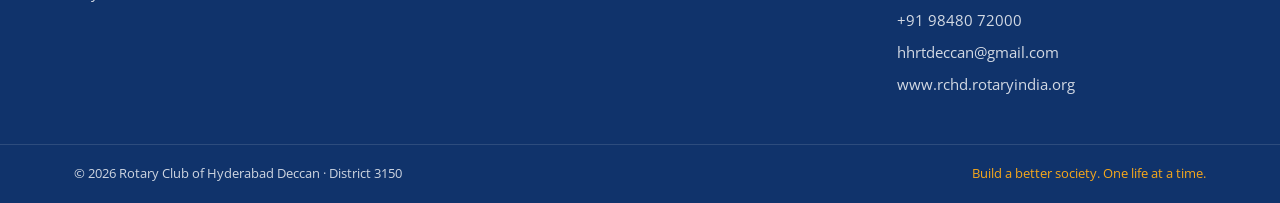
==== commit 25648466: "major fixes to latest version some updates pending" ====
--- a/index.html
+++ b/index.html
@@ -9,7 +9,7 @@
   <link rel="preconnect" href="https://fonts.gstatic.com" crossorigin />
   <link href="https://fonts.googleapis.com/css2?family=Open+Sans:wght@400;500;600;700&family=Poppins:wght@500;600;700;800&display=swap" rel="stylesheet" />
   <link rel="icon" type="image/png" href="assets/img/wheel.png" />
-  <link rel="stylesheet" href="assets/css/styles.css" />
+  <link rel="stylesheet" href="assets/css/styles.css?v=2" />
 </head>
 <body>
 
@@ -17,18 +17,16 @@
   <header class="site-header" id="siteHeader">
     <div class="container nav-wrap">
       <a href="index.html" class="brand" aria-label="Rotary Hyderabad Deccan home">
-        <img src="assets/img/rchd-logo3.png" alt="District 3150 Rotary Hyderabad Deccan" class="brand-logo" />
+        <img src="assets/img/rchd-logo4.png" alt="District 3150 Rotary Hyderabad Deccan" class="brand-logo" />
       </a>
       <button class="nav-toggle" id="navToggle" aria-label="Toggle navigation" aria-expanded="false">
         <span></span><span></span><span></span>
       </button>
       <nav class="main-nav" id="mainNav">
         <a href="index.html" class="active">Home</a>
-        <a href="about.html">About Rotary</a>
-        <a href="projects.html">Projects</a>
-        <a href="fundraisers.html">Fundraisers</a>
-        <a href="dare.html">DARE</a>
-        <a href="donors.html">Donors &amp; Patrons</a>
+        <a href="projects.html">Service Projects</a>
+        <a href="donors.html">Get Involved</a>
+        <a href="partners.html">Our Partners</a>
         <a href="donors.html#give" class="nav-cta">Donate</a>
       </nav>
     </div>
@@ -70,43 +68,73 @@
           <li>High-impact global grant projects</li>
           <li>Healthcare infrastructure</li>
         </ul>
-        <div class="center-cta" style="text-align:left;margin-top:28px">
-          <a href="about.html" class="btn btn-outline">More About Rotary</a>
-        </div>
       </div>
       <div class="reveal about-media">
         <img src="assets/images/legacy.jpg" alt="Members of the Rotary Club of Hyderabad Deccan" loading="lazy" />
         <div class="about-badges">
           <div class="badge"><strong>₹10 Cr+</strong><span>Member contributions to charity</span></div>
           <div class="badge"><strong>100%</strong><span>Paul Harris Fellow Club</span></div>
+          <div class="badge"><strong>1</strong><span>Member giving over $250,000</span></div>
+          <div class="badge"><strong>18</strong><span>Major Donors ($10,000–$24,999)</span></div>
+        </div>
+      </div>
+    </div>
+  </section>
+
+  <!-- ============ THE ROTARY JOURNEY ============ -->
+  <section class="section section-tint" id="journey">
+    <div class="container">
+      <div class="section-head reveal">
+        <p class="eyebrow">The Rotary Journey</p>
+        <h2 class="section-title">A Global Force for Good Since 1905</h2>
+      </div>
+      <div class="grid-2">
+        <div class="reveal">
+          <p>What began as a small fellowship gathering in Chicago in 1905 has become one of the world's most respected service movements. Today, Rotary unites more than <strong>1.4&nbsp;million members across 46,000+ clubs</strong> worldwide — leaders, professionals and citizens committed to solving real human challenges.</p>
+          <p>From eradicating disease and expanding education, to building peace and supporting communities, Rotary transforms local action into global progress. It is non-political, non-religious and united by one enduring principle:</p>
+          <p style="font-family:'Poppins';font-weight:700;color:var(--blue);font-size:1.4rem;margin-top:6px">“Service Above Self.”</p>
+          <ul class="feature-list">
+            <li><strong>Founders of Rotary International:</strong> Paul P. Harris, Gustavus Loehr, Silvester Schiele &amp; Hiram Shorey</li>
+            <li>One of the world's largest humanitarian service organisations</li>
+            <li>Trusted across generations and borders</li>
+          </ul>
+        </div>
+        <div class="fourway reveal">
+          <h4>The Four-Way Test</h4>
+          <p class="fourway-sub">Of the things we think, say or do</p>
+          <ol>
+            <li>Is it the <em>truth</em>?</li>
+            <li>Is it <em>fair</em> to all concerned?</li>
+            <li>Will it build <em>goodwill</em> &amp; better friendships?</li>
+            <li>Will it be <em>beneficial</em> to all concerned?</li>
+          </ol>
         </div>
       </div>
     </div>
   </section>
 
   <!-- ============ AREAS OF IMPACT ============ -->
-  <section class="section section-tint" id="impact">
+  <section class="section" id="impact">
     <div class="container">
       <div class="section-head reveal">
         <p class="eyebrow">Creating Impact. Changing Lives.</p>
-        <h2 class="section-title">Our Areas of Impact</h2>
+        <h2 class="section-title">Rotary Areas of Focus</h2>
         <p class="section-intro">Every project we undertake is designed to solve real problems and create lasting outcomes across seven areas of focus.</p>
       </div>
-      <div class="impact-grid">
-        <article class="impact-card reveal"><div class="impact-ic">🩺</div><h3>Disease Prevention &amp; Treatment</h3><p>Expanding access to healthcare, training local professionals and building the infrastructure that keeps communities healthy.</p></article>
-        <article class="impact-card reveal"><div class="impact-ic">💧</div><h3>Water, Sanitation &amp; Hygiene</h3><p>Building sustainable water systems and promoting hygiene education to protect children from preventable disease.</p></article>
-        <article class="impact-card reveal"><div class="impact-ic">🤱</div><h3>Maternal &amp; Child Health</h3><p>Reducing mortality among mothers and children under five, ensuring essential care from prenatal stages through infancy.</p></article>
-        <article class="impact-card reveal"><div class="impact-ic">📚</div><h3>Basic Education &amp; Literacy</h3><p>Supporting schools, libraries, teachers and adult literacy — giving people the tools to build their own futures.</p></article>
-        <article class="impact-card reveal"><div class="impact-ic">📈</div><h3>Community Economic Development</h3><p>Investing in entrepreneurs, training local leaders and building infrastructure that reduces poverty from the ground up.</p></article>
-        <article class="impact-card reveal"><div class="impact-ic">🕊️</div><h3>Peace &amp; Conflict Prevention</h3><p>Developing the skills to strengthen peace efforts and training local leaders to prevent and mediate conflict.</p></article>
-        <article class="impact-card reveal"><div class="impact-ic">🌱</div><h3>Protecting Our Environment</h3><p>Supporting conservation, clean energy and sustainable land use as an act of service to future generations.</p></article>
-        <article class="impact-card reveal impact-card-cta"><div class="impact-ic">🤝</div><h3>End Polio Now</h3><p>Part of Rotary's global effort that has immunised over a billion children and cut polio cases by 99%. <a href="about.html#polio">Read more →</a></p></article>
+      <div class="focus-grid">
+        <div class="focus-item reveal"><img class="focus-ic" src="assets/icons/peace.png" alt="Peacebuilding and Conflict Prevention" loading="lazy" /></div>
+        <div class="focus-item reveal"><img class="focus-ic" src="assets/icons/disease.png" alt="Disease Prevention and Treatment" loading="lazy" /></div>
+        <div class="focus-item reveal"><img class="focus-ic" src="assets/icons/water.png" alt="Water, Sanitation and Hygiene" loading="lazy" /></div>
+        <div class="focus-item reveal"><img class="focus-ic" src="assets/icons/maternal.png" alt="Maternal and Child Health" loading="lazy" /></div>
+        <div class="focus-item reveal"><img class="focus-ic" src="assets/icons/education.png" alt="Basic Education and Literacy" loading="lazy" /></div>
+        <div class="focus-item reveal"><img class="focus-ic" src="assets/icons/community.png" alt="Community Economic Development" loading="lazy" /></div>
+        <div class="focus-item reveal"><img class="focus-ic" src="assets/icons/environment.png" alt="Environment" loading="lazy" /></div>
       </div>
     </div>
   </section>
 
   <!-- ============ SIGNATURE PROJECTS (PREVIEW) ============ -->
-  <section class="section" id="projects">
+  <section class="section section-tint" id="projects">
     <div class="container">
       <div class="section-head reveal">
         <p class="eyebrow">Our Signature Projects</p>
@@ -115,61 +143,43 @@
       </div>
       <div class="projects-grid">
         <article class="project-card reveal">
-          <div class="project-img"><img src="assets/images/dialysis.jpg" alt="Patients undergoing dialysis at the Secunderabad centre" loading="lazy" /></div>
-          <div class="project-body">
-            <span class="tag">Healthcare • Since 2016</span>
+          <div class="project-img"><img src="assets/images/dialysis.jpg" alt="Dialysis Centre" loading="lazy" /></div>
+          <div class="project-body">
             <h3>Dialysis Centre</h3>
-            <p>Saving lives and reducing financial burden across Secunderabad and Guntur.</p>
-            <div class="project-stats"><span><strong>10,000+</strong> procedures / year</span><span><strong>₹300</strong> per session at GMC</span></div>
-          </div>
-        </article>
-        <article class="project-card reveal">
-          <div class="project-img"><img src="assets/images/diagnostics.jpg" alt="GMC Diagnostics Centre and Polyclinic" loading="lazy" /></div>
-          <div class="project-body">
-            <span class="tag">Healthcare • Since 2020</span>
+          </div>
+        </article>
+        <article class="project-card reveal">
+          <div class="project-img"><img src="assets/images/diagnostics.jpg" alt="GMC Diagnostics &amp; Polyclinic" loading="lazy" /></div>
+          <div class="project-body">
             <h3>GMC Diagnostics &amp; Polyclinic</h3>
-            <p>Affordable diagnostics and timely treatment for all.</p>
-            <div class="project-stats"><span><strong>75,000+</strong> beneficiaries / year</span></div>
-          </div>
-        </article>
-        <article class="project-card reveal">
-          <div class="project-img"><img src="assets/images/cytometer.jpg" alt="Flow cytometer for childhood leukaemia diagnosis" loading="lazy" /></div>
-          <div class="project-body">
-            <span class="tag">Healthcare • Since 2019</span>
+          </div>
+        </article>
+        <article class="project-card reveal">
+          <div class="project-img"><img src="assets/images/cytometer.jpg" alt="Flow Cytometers for Leukaemia" loading="lazy" /></div>
+          <div class="project-body">
             <h3>Flow Cytometers for Leukaemia</h3>
-            <p>Faster, precise diagnosis giving hope to children with cancer.</p>
-            <div class="project-stats"><span><strong>500+</strong> patients / year</span></div>
-          </div>
-        </article>
-        <article class="project-card reveal">
-          <div class="project-img"><img src="assets/images/tailoring.jpg" alt="Women's tailoring and livelihood program" loading="lazy" /></div>
-          <div class="project-body">
-            <span class="tag">Livelihoods</span>
+          </div>
+        </article>
+        <article class="project-card reveal">
+          <div class="project-img"><img src="assets/images/tailoring.jpg" alt="Women's Tailoring Program" loading="lazy" /></div>
+          <div class="project-body">
             <h3>Women's Tailoring Program</h3>
-            <p>Turning skill into dignity, income and self-belief.</p>
-            <div class="project-stats"><span><strong>Hundreds</strong> of women trained</span></div>
-          </div>
-        </article>
-        <article class="project-card reveal">
-          <div class="project-img"><img src="assets/images/bloodbank.jpg" alt="Rotary Challa Blood Bank donation drive" loading="lazy" /></div>
-          <div class="project-body">
-            <span class="tag">Healthcare • Since 2018</span>
+          </div>
+        </article>
+        <article class="project-card reveal">
+          <div class="project-img"><img src="assets/images/bloodbank2.jpg" alt="Rotary Challa Blood Bank" loading="lazy" /></div>
+          <div class="project-body">
             <h3>Rotary Challa Blood Bank</h3>
-            <p>Timely transfusions for children with thalassaemia.</p>
-            <div class="project-stats"><span><strong>3,000+</strong> units / year</span></div>
-          </div>
-        </article>
-        <article class="project-card reveal">
-          <div class="project-img"><img src="assets/images/water-schools.jpg" alt="Water and sanitation facilities for girls' schools" loading="lazy" /></div>
-          <div class="project-body">
-            <span class="tag">Water &amp; Sanitation • Since 1998</span>
-            <h3>Water &amp; Toilets for Girls' Schools</h3>
-            <p>Basic hygiene that brings dignity to school girls.</p>
-            <div class="project-stats"><span><strong>30+</strong> RO water plants</span></div>
-          </div>
-        </article>
-      </div>
-      <div class="center-cta reveal"><a href="projects.html" class="btn btn-blue">View All Projects</a></div>
+          </div>
+        </article>
+        <article class="project-card reveal">
+          <div class="project-img"><img src="assets/images/livelihood2.jpg" alt="Supporting Livelihood" loading="lazy" /></div>
+          <div class="project-body">
+            <h3>Supporting Livelihood</h3>
+          </div>
+        </article>
+      </div>
+      <div class="center-cta reveal"><a href="projects.html" class="btn btn-blue">Learn More About Our Projects</a></div>
     </div>
   </section>
 
@@ -205,16 +215,14 @@
   <footer class="site-footer" id="contact">
     <div class="container footer-grid">
       <div class="footer-brand">
-        <img src="assets/img/rchd-logo3.png" alt="Rotary Hyderabad Deccan" class="footer-logo" />
+        <img src="assets/img/rchd-logo4.png" alt="Rotary Hyderabad Deccan" class="footer-logo" />
         <p>For decades, transforming generosity into measurable impact across Hyderabad and beyond. <em>Service Above Self.</em></p>
       </div>
       <div class="footer-col">
         <h4>Explore</h4>
-        <p><a href="about.html">About Rotary</a></p>
-        <p><a href="projects.html">Projects</a></p>
-        <p><a href="fundraisers.html">Fundraisers</a></p>
-        <p><a href="dare.html">DARE</a></p>
-        <p><a href="donors.html">Donors &amp; Patrons</a></p>
+        <p><a href="projects.html">Service Projects</a></p>
+        <p><a href="donors.html">Get Involved</a></p>
+        <p><a href="partners.html">Our Partners</a></p>
       </div>
       <div class="footer-col">
         <h4>Contact</h4>
--- a/assets/css/styles.css
+++ b/assets/css/styles.css
@@ -90,7 +90,7 @@
 .section{padding:88px 0}
 .section-tint{background:var(--tint)}
 .eyebrow{color:var(--gold-dark);font-weight:700;letter-spacing:1.5px;text-transform:uppercase;font-size:.78rem;margin-bottom:10px}
-.eyebrow-light{color:var(--gold)}
+.eyebrow.eyebrow-light{color:#8ec5f2}
 .section-title{font-size:clamp(1.7rem,3.4vw,2.5rem);margin-bottom:16px}
 .section-title.light{color:#fff}
 .section-head{max-width:760px;margin:0 auto 50px;text-align:center}
@@ -103,7 +103,7 @@
 .grid-2 p{color:var(--muted);margin-bottom:14px}
 .about-media{position:relative}
 .about-media img{border-radius:var(--radius);box-shadow:var(--shadow)}
-.about-badges{position:absolute;left:-14px;bottom:-22px;display:flex;gap:12px}
+.about-badges{position:absolute;left:-14px;bottom:-22px;display:flex;gap:10px}
 .badge{background:#fff;border:1px solid var(--line);border-left:4px solid var(--gold);border-radius:12px;
   padding:12px 16px;box-shadow:var(--shadow-sm)}
 .badge strong{display:block;font-family:'Poppins';color:var(--blue);font-size:1.25rem}
@@ -127,14 +127,11 @@
   background:var(--gold);color:#3b2a00;font-weight:700;display:flex;align-items:center;justify-content:center;font-size:.82rem}
 .fourway em{color:var(--gold);font-style:normal;font-weight:700}
 
-/* ---------- impact cards ---------- */
-.impact-grid{display:grid;grid-template-columns:repeat(4,1fr);gap:22px}
-.impact-card{background:#fff;border:1px solid var(--line);border-radius:var(--radius);padding:28px 24px;
-  transition:transform .25s ease,box-shadow .25s ease;border-top:4px solid var(--gold)}
-.impact-card:hover{transform:translateY(-6px);box-shadow:var(--shadow)}
-.impact-ic{font-size:1.9rem;margin-bottom:12px}
-.impact-card h3{font-size:1.05rem;margin-bottom:8px}
-.impact-card p{color:var(--muted);font-size:.9rem}
+/* ---------- areas of focus ---------- */
+.focus-grid{display:grid;grid-template-columns:repeat(7,1fr);gap:18px;margin-top:10px;align-items:start}
+.focus-item{display:flex;justify-content:center}
+.focus-ic{width:100%;max-width:165px;height:auto;display:block;transition:transform .25s ease}
+.focus-item:hover .focus-ic{transform:translateY(-5px)}
 
 /* ---------- projects ---------- */
 .projects-grid{display:grid;grid-template-columns:repeat(3,1fr);gap:26px}
@@ -236,7 +233,7 @@
 @media (max-width:980px){
   .grid-2,.journey,.polio-inner,.join-inner{grid-template-columns:1fr;gap:36px}
   .grid-2-rev .about-media{order:2}
-  .impact-grid{grid-template-columns:repeat(2,1fr)}
+  .focus-grid{grid-template-columns:repeat(4,1fr);gap:30px}
   .projects-grid{grid-template-columns:repeat(2,1fr)}
   .events-grid{grid-template-columns:1fr}
   .gallery{grid-template-columns:repeat(3,1fr)}
@@ -261,7 +258,8 @@
   .footer-bar-inner{justify-content:center;text-align:center}
 }
 @media (max-width:480px){
-  .impact-grid,.projects-grid,.gallery,.trust-grid,.footer-grid,.polio-stats{grid-template-columns:1fr}
+  .projects-grid,.gallery,.trust-grid,.footer-grid,.polio-stats{grid-template-columns:1fr}
+  .focus-grid{grid-template-columns:repeat(2,1fr)}
   .hero-stats{grid-template-columns:1fr 1fr}
   .about-badges{flex-direction:column}
 }
@@ -320,9 +318,7 @@
 .logo-cell{background:#fff;border:1px solid var(--line);border-radius:12px;height:120px;display:flex;
   align-items:center;justify-content:center;padding:18px;transition:transform .25s ease,box-shadow .25s ease,border-color .25s}
 .logo-cell:hover{transform:translateY(-4px);box-shadow:var(--shadow-sm);border-color:var(--gold)}
-.logo-cell img{max-height:64px;max-width:100%;width:auto;object-fit:contain;
-  filter:grayscale(100%);opacity:.78;transition:filter .3s ease,opacity .3s ease}
-.logo-cell:hover img{filter:none;opacity:1}
+.logo-cell img{max-height:64px;max-width:100%;width:auto;object-fit:contain}
 
 /* recognition tiers */
 .tiers{display:grid;grid-template-columns:repeat(4,1fr);gap:22px;margin-top:14px}
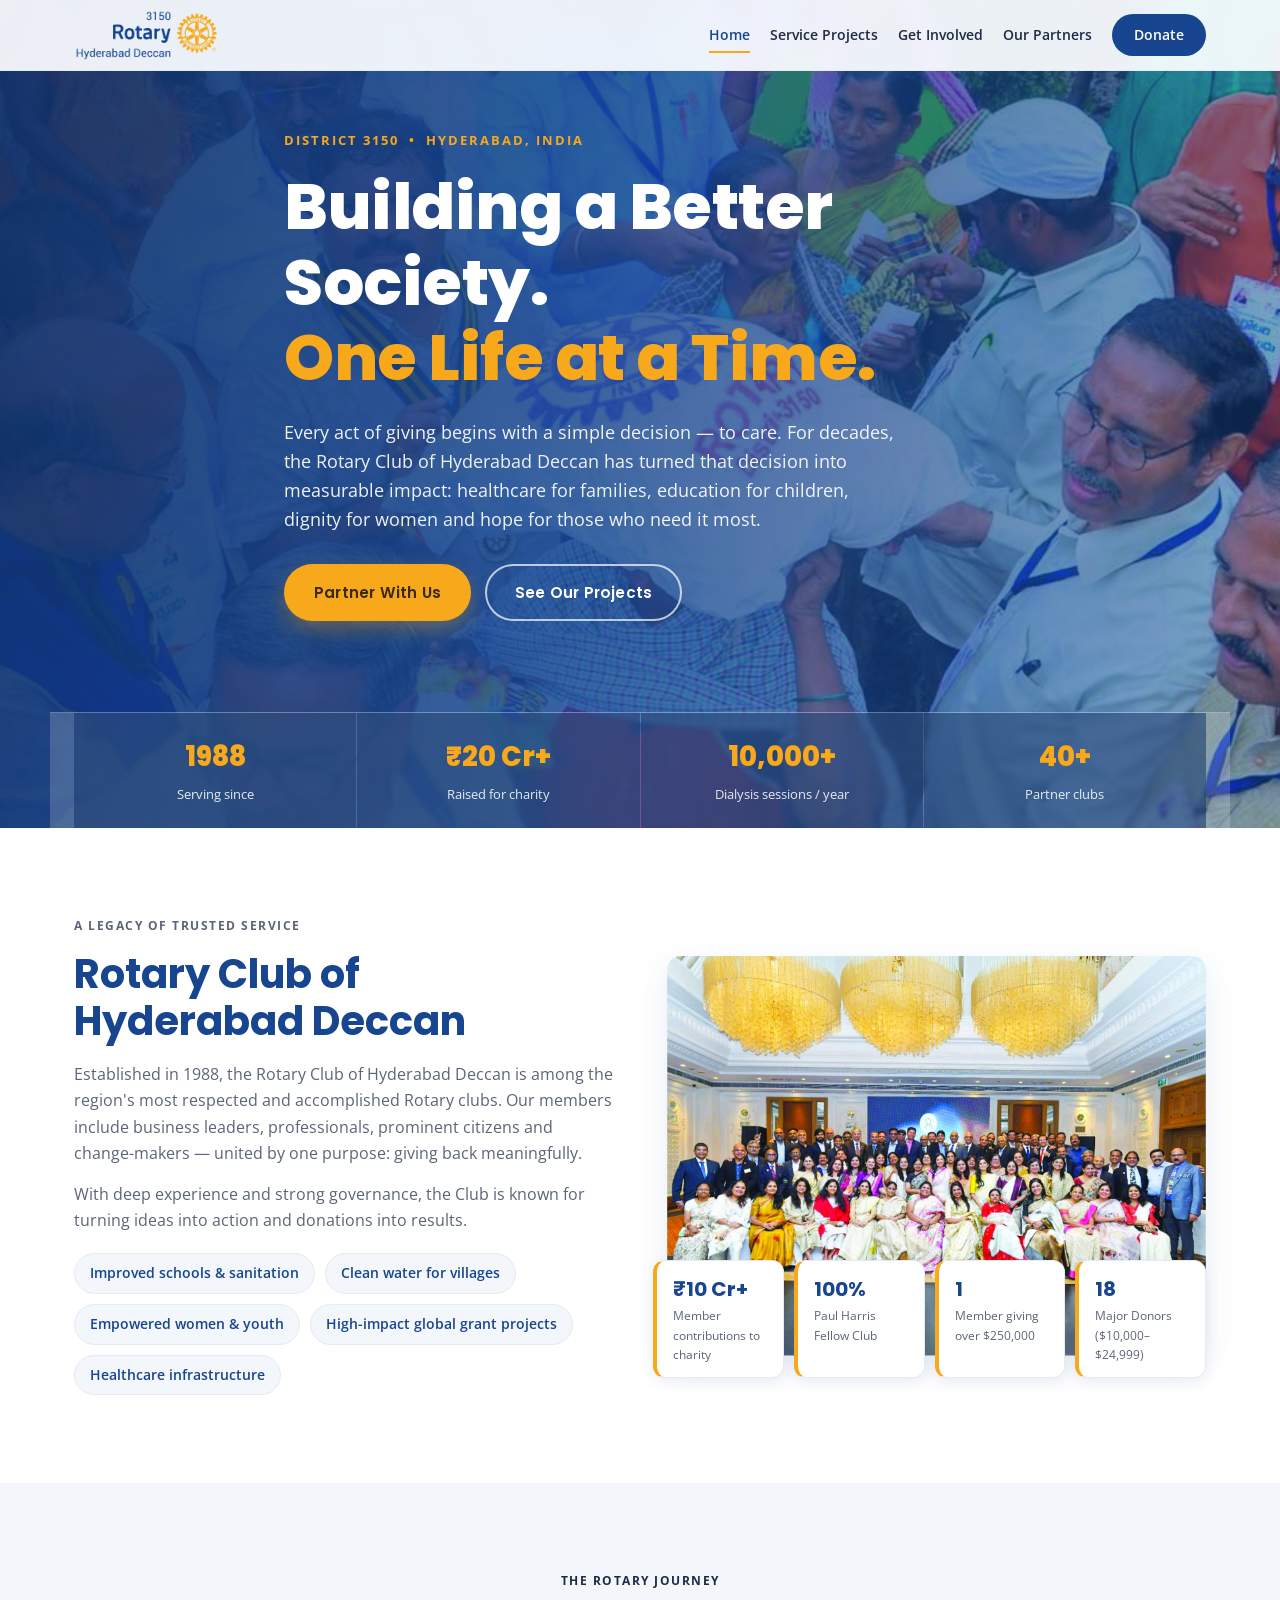
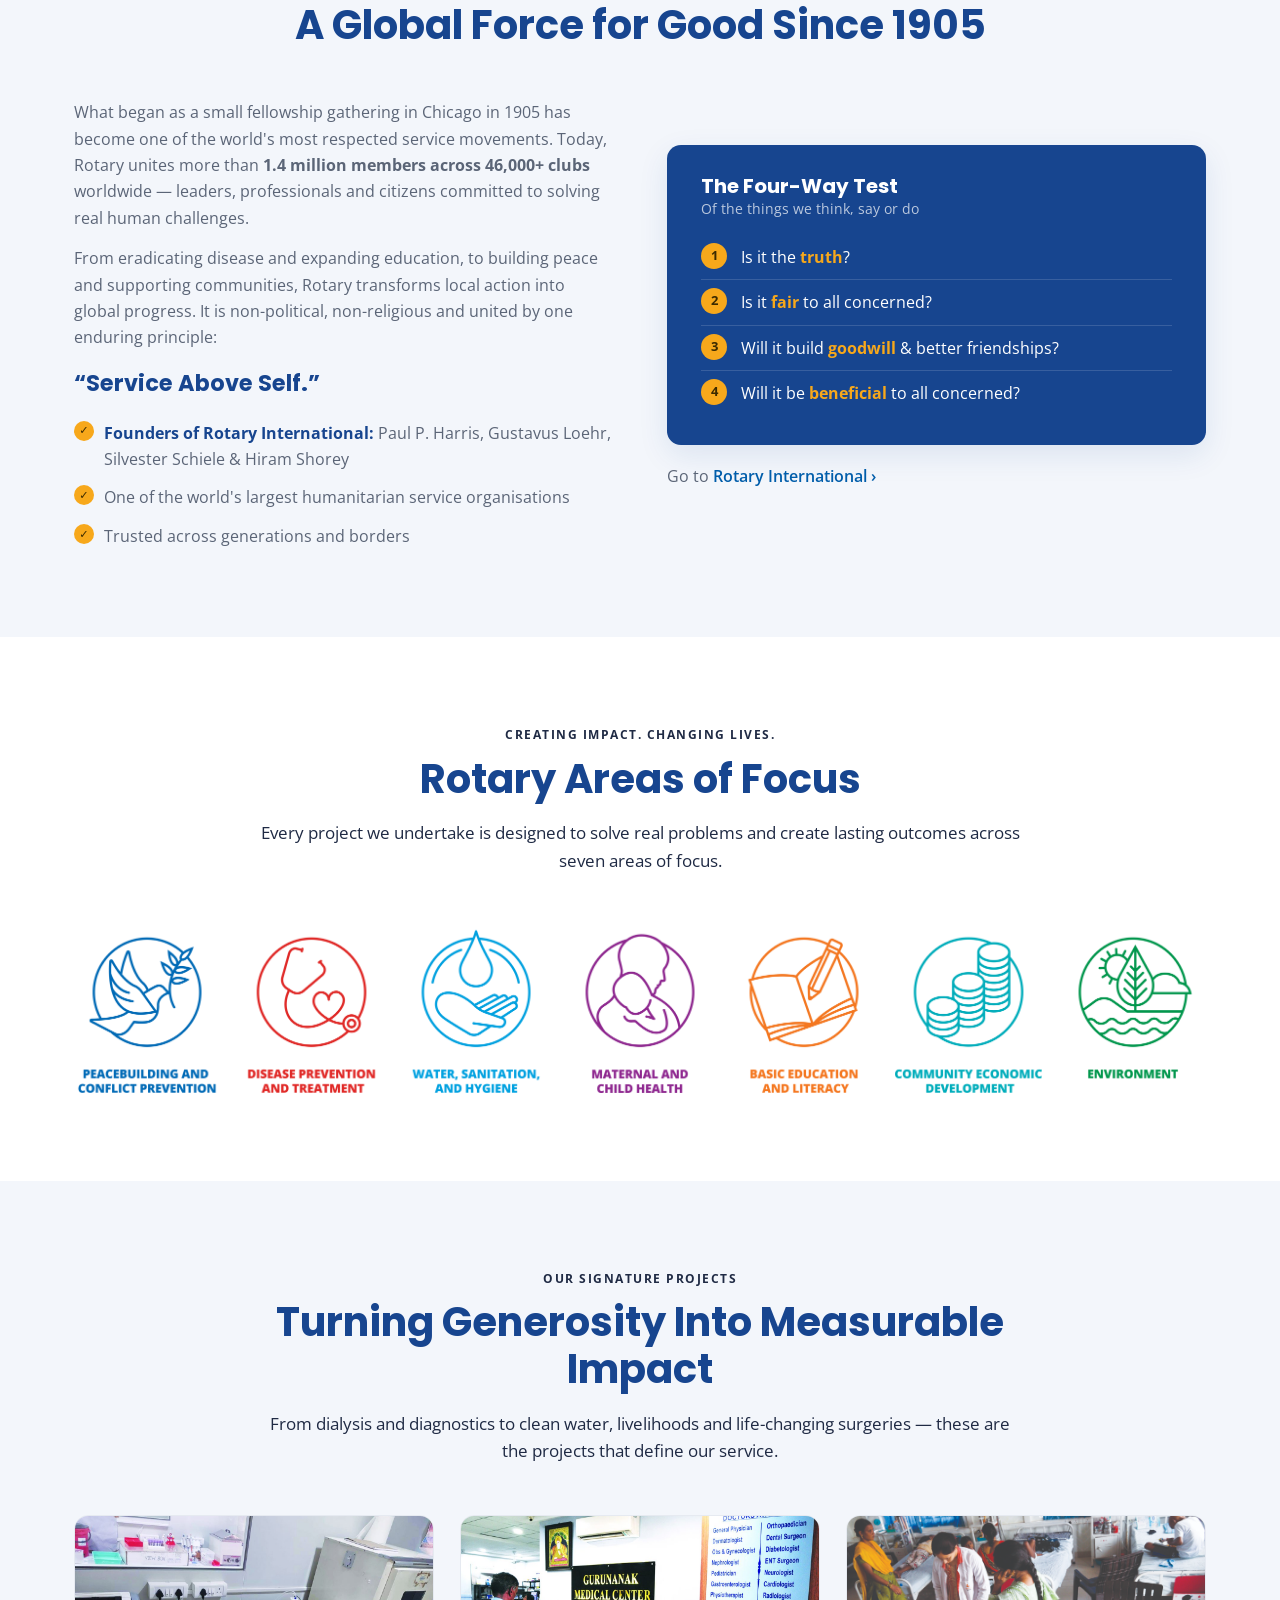
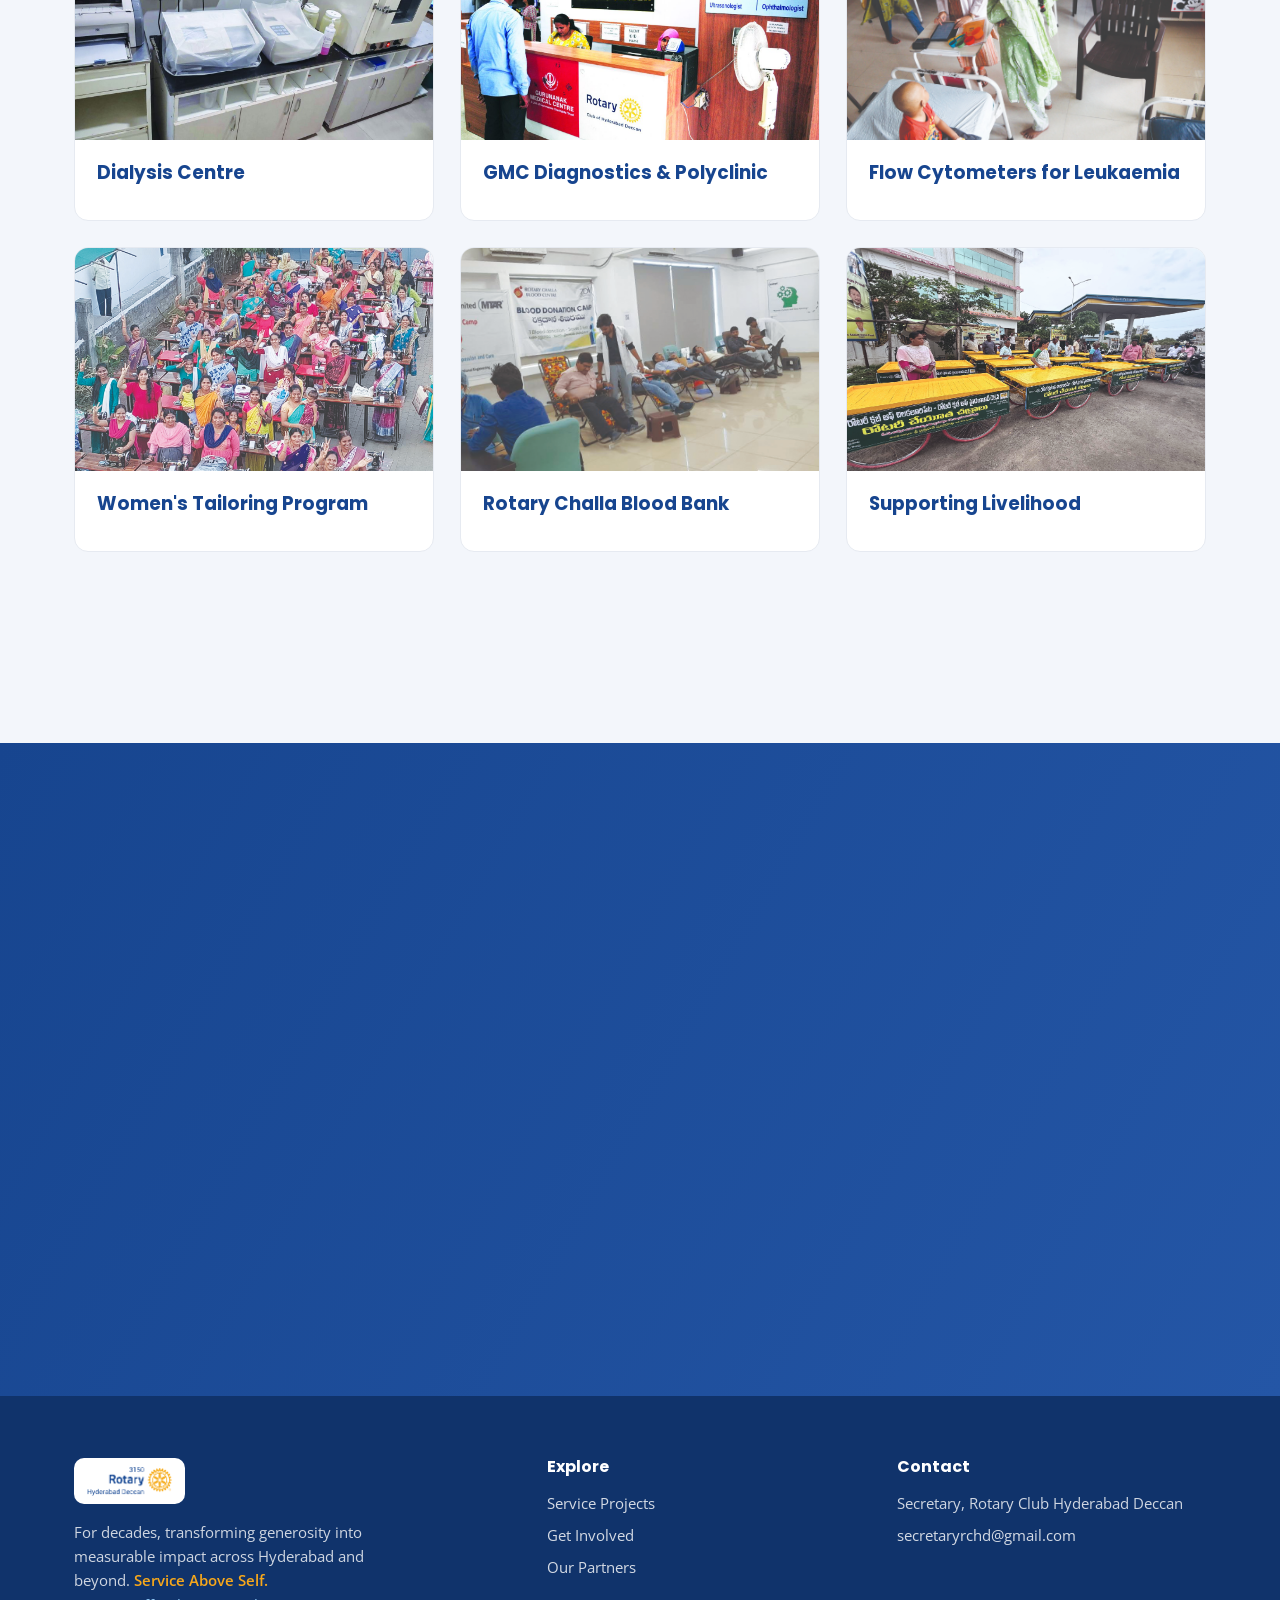
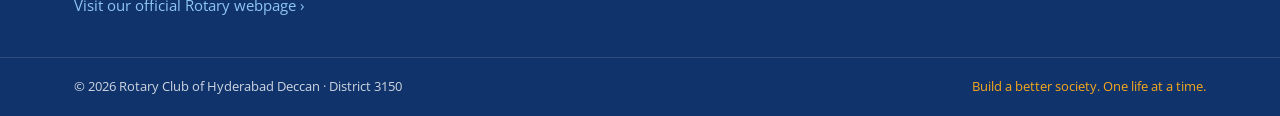
==== commit 73e87477: "v1 for production" ====
--- a/index.html
+++ b/index.html
@@ -99,15 +99,18 @@
             <li>Trusted across generations and borders</li>
           </ul>
         </div>
-        <div class="fourway reveal">
-          <h4>The Four-Way Test</h4>
-          <p class="fourway-sub">Of the things we think, say or do</p>
-          <ol>
-            <li>Is it the <em>truth</em>?</li>
-            <li>Is it <em>fair</em> to all concerned?</li>
-            <li>Will it build <em>goodwill</em> &amp; better friendships?</li>
-            <li>Will it be <em>beneficial</em> to all concerned?</li>
-          </ol>
+        <div class="reveal">
+          <div class="fourway">
+            <h4>The Four-Way Test</h4>
+            <p class="fourway-sub">Of the things we think, say or do</p>
+            <ol>
+              <li>Is it the <em>truth</em>?</li>
+              <li>Is it <em>fair</em> to all concerned?</li>
+              <li>Will it build <em>goodwill</em> &amp; better friendships?</li>
+              <li>Will it be <em>beneficial</em> to all concerned?</li>
+            </ol>
+          </div>
+          <p class="fourway-link">Go to <a href="https://www.rotary.org/en" target="_blank" rel="noopener">Rotary International &rsaquo;</a></p>
         </div>
       </div>
     </div>
@@ -217,6 +220,7 @@
       <div class="footer-brand">
         <img src="assets/img/rchd-logo4.png" alt="Rotary Hyderabad Deccan" class="footer-logo" />
         <p>For decades, transforming generosity into measurable impact across Hyderabad and beyond. <em>Service Above Self.</em></p>
+        <p><a href="https://rchd.rotaryindia.org/" target="_blank" rel="noopener">Visit our official Rotary webpage &rsaquo;</a></p>
       </div>
       <div class="footer-col">
         <h4>Explore</h4>
@@ -226,10 +230,8 @@
       </div>
       <div class="footer-col">
         <h4>Contact</h4>
-        <p>Helping Hands of Rotary Trust<br>Suite 602, Shangrila Plaza,<br>Road No. 2, Banjara Hills,<br>Hyderabad — 500034, TG, India</p>
-        <p><a href="tel:+919848072000">+91 98480 72000</a></p>
-        <p><a href="mailto:hhrtdeccan@gmail.com">hhrtdeccan@gmail.com</a></p>
-        <p><a href="https://www.rchd.rotaryindia.org" target="_blank" rel="noopener">www.rchd.rotaryindia.org</a></p>
+        <p>Secretary, Rotary Club Hyderabad Deccan</p>
+        <p><a href="mailto:secretaryrchd@gmail.com">secretaryrchd@gmail.com</a></p>
       </div>
     </div>
     <div class="footer-bar">
--- a/assets/css/styles.css
+++ b/assets/css/styles.css
@@ -126,6 +126,9 @@
 .fourway li::before{content:counter(fw);position:absolute;left:0;top:8px;width:26px;height:26px;border-radius:50%;
   background:var(--gold);color:#3b2a00;font-weight:700;display:flex;align-items:center;justify-content:center;font-size:.82rem}
 .fourway em{color:var(--gold);font-style:normal;font-weight:700}
+.fourway-link{margin-top:18px}
+.fourway-link a{color:var(--azure);font-weight:600;transition:color .2s ease}
+.fourway-link a:hover{color:var(--blue);text-decoration:underline}
 
 /* ---------- areas of focus ---------- */
 .focus-grid{display:grid;grid-template-columns:repeat(7,1fr);gap:18px;margin-top:10px;align-items:start}
@@ -150,6 +153,27 @@
 .project-stats span{font-size:.85rem;color:var(--muted)}
 .project-stats strong{color:var(--blue);font-family:'Poppins'}
 
+.section-photo{width:100%;max-height:460px;object-fit:cover;border-radius:var(--radius);box-shadow:var(--shadow);display:block;margin-top:0}
+.tiers-overlap{position:relative;z-index:2;margin-bottom:-46px}
+
+/* ---------- signature projects (detailed) ---------- */
+.proj-list{display:flex;flex-direction:column;gap:64px;margin-top:48px}
+.proj{display:grid;grid-template-columns:0.92fr 1.08fr;gap:48px;align-items:start}
+.proj-media img{width:100%;aspect-ratio:4/3;object-fit:cover;border-radius:var(--radius);box-shadow:var(--shadow);display:block}
+.proj:nth-child(even) .proj-media{order:2}
+.proj-tag{display:inline-block;background:rgba(23,69,143,.08);color:var(--blue);font-family:'Poppins',sans-serif;
+  font-weight:600;font-size:.7rem;letter-spacing:.6px;text-transform:uppercase;padding:5px 13px;border-radius:999px;margin-bottom:14px}
+.proj-body h3{font-size:1.5rem;margin-bottom:6px}
+.proj-tagline{color:var(--blue);font-family:'Poppins',sans-serif;font-weight:600;font-size:1.02rem;margin-bottom:12px}
+.proj-body>p{color:var(--muted);font-size:.96rem;margin-bottom:18px}
+.proj-facts{display:flex;flex-direction:column;gap:10px;margin:0 0 18px;border-top:1px solid var(--line);padding-top:16px}
+.proj-facts>div{display:grid;grid-template-columns:128px 1fr;gap:14px;align-items:baseline}
+.proj-facts dt{font-family:'Poppins',sans-serif;font-weight:600;color:var(--ink);font-size:.8rem}
+.proj-facts dd{margin:0;color:var(--muted);font-size:.88rem;line-height:1.5}
+.proj-impact{background:rgba(247,168,27,.1);border-left:4px solid var(--gold);border-radius:10px;
+  padding:13px 18px;font-size:.9rem;color:var(--ink);line-height:1.55}
+.proj-impact strong{color:var(--blue);font-family:'Poppins',sans-serif}
+
 /* ---------- polio ---------- */
 .polio{background:linear-gradient(120deg,var(--blue-deep),var(--blue));position:relative}
 .polio-inner{display:grid;grid-template-columns:1.2fr 1fr;gap:48px;align-items:center}
@@ -208,6 +232,8 @@
 .footer-logo{height:46px;background:#fff;padding:8px 12px;border-radius:10px;margin-bottom:16px}
 .footer-brand p{font-size:.92rem;max-width:340px}
 .footer-brand em{color:var(--gold);font-style:normal;font-weight:600}
+.footer-brand a{color:#8ec5f2;transition:color .2s ease}
+.footer-brand a:hover{color:#ffffff;text-decoration:underline}
 .footer-col h4{color:#fff;font-size:1rem;margin-bottom:14px}
 .footer-col p{font-size:.92rem;margin-bottom:8px}
 .footer-col a{color:rgba(255,255,255,.82)}
@@ -235,6 +261,10 @@
   .grid-2-rev .about-media{order:2}
   .focus-grid{grid-template-columns:repeat(4,1fr);gap:30px}
   .projects-grid{grid-template-columns:repeat(2,1fr)}
+  .proj{grid-template-columns:1fr;gap:24px}
+  .proj:nth-child(even) .proj-media{order:0}
+  .proj-list{gap:48px}
+  .proj-facts>div{grid-template-columns:118px 1fr}
   .events-grid{grid-template-columns:1fr}
   .gallery{grid-template-columns:repeat(3,1fr)}
   .trust-grid{grid-template-columns:repeat(2,1fr)}
@@ -341,4 +371,5 @@
 @media (max-width:480px){
   .logo-wall{grid-template-columns:repeat(2,1fr)}
   .tiers{grid-template-columns:1fr}
-}
+  .tiers-overlap{margin-bottom:24px}
+}
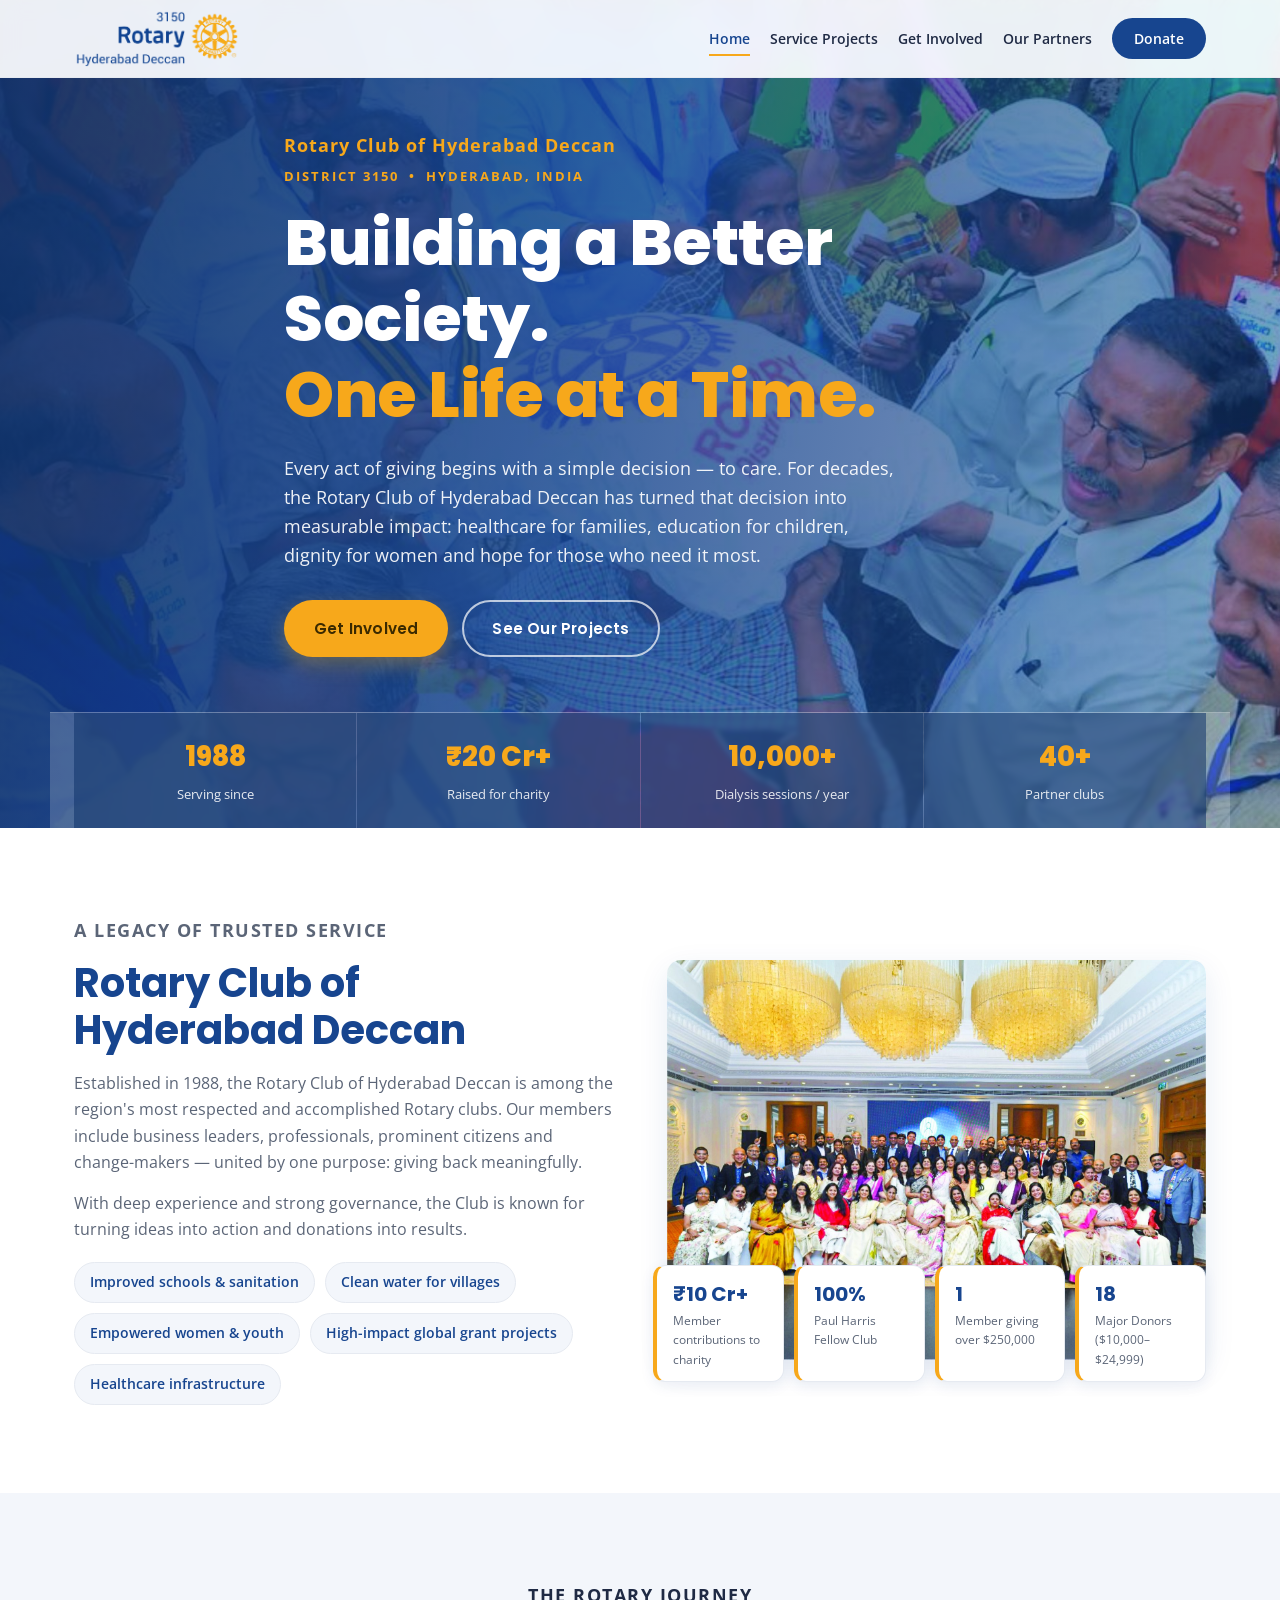
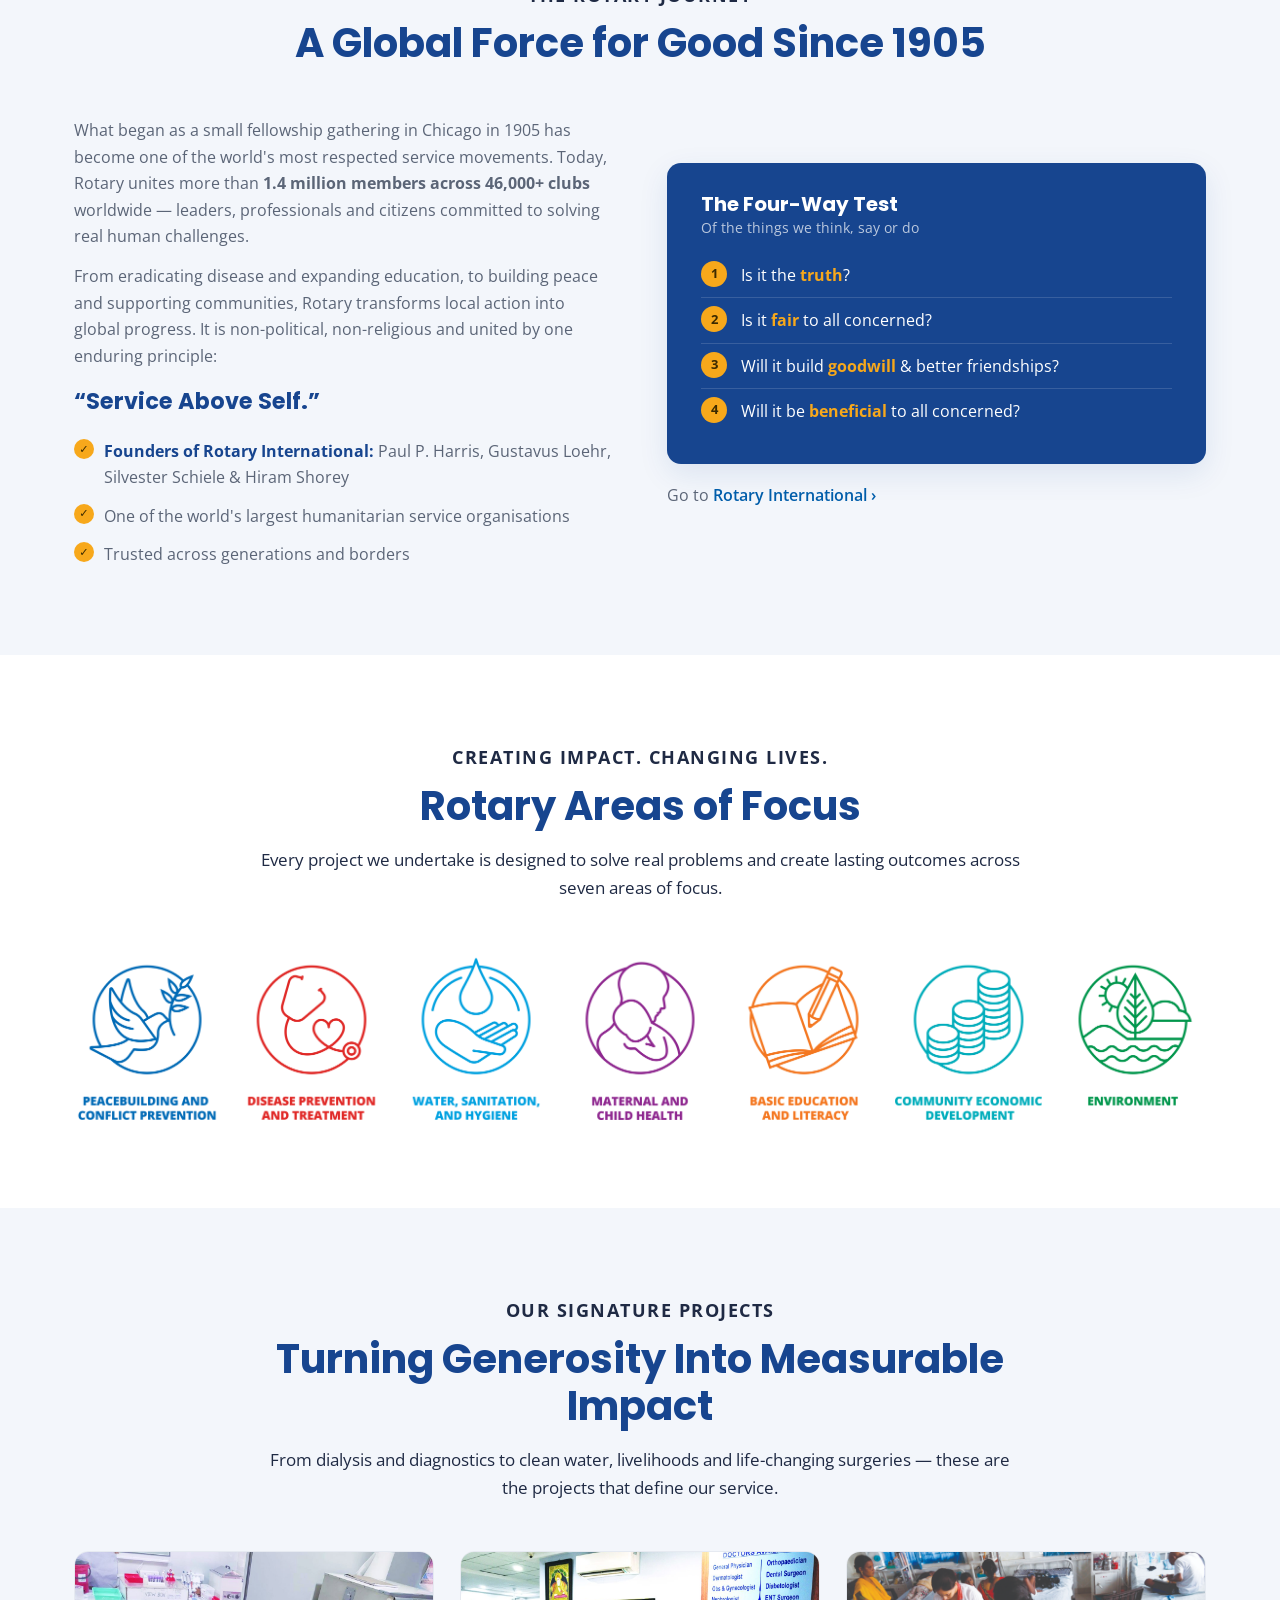
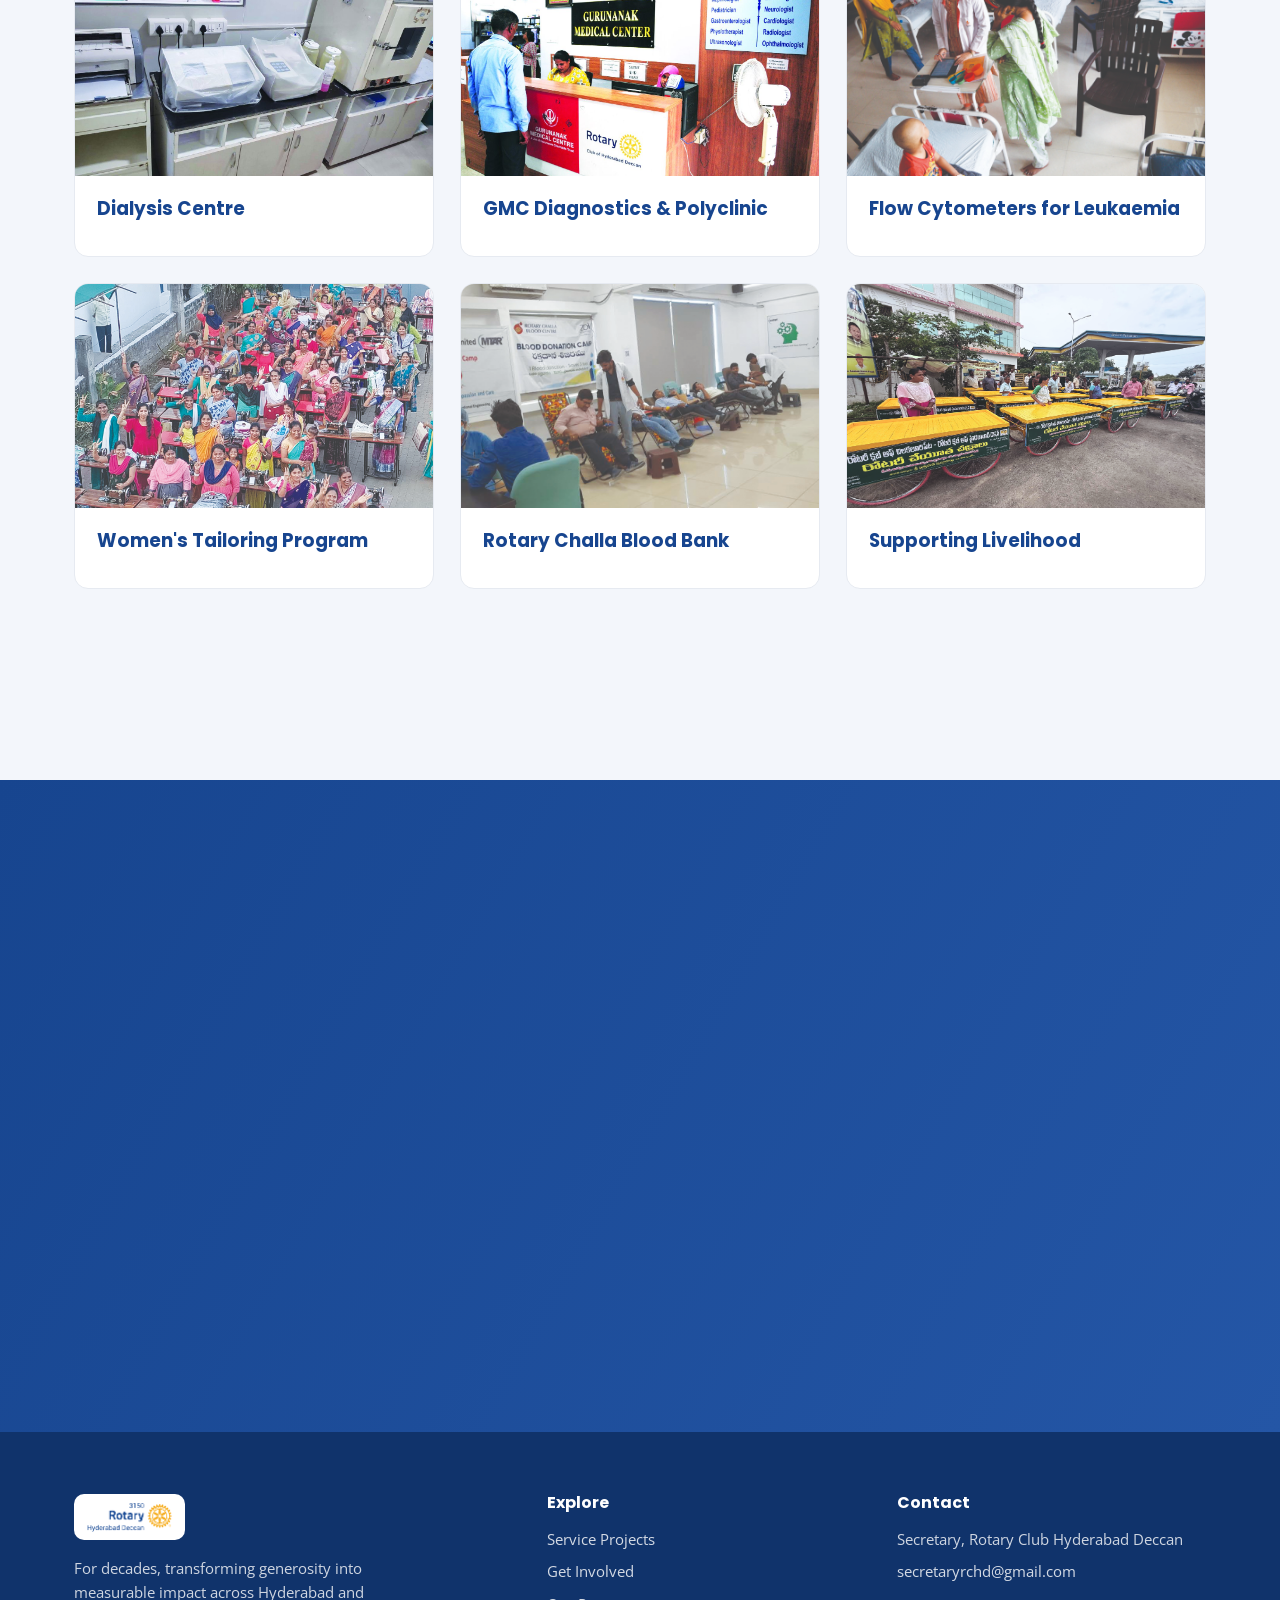
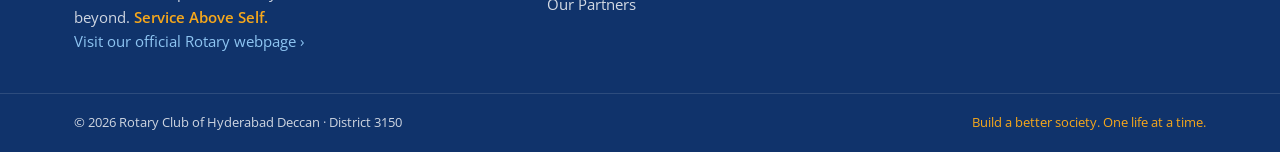
==== commit f831f95d: "final finish changes." ====
--- a/index.html
+++ b/index.html
@@ -37,11 +37,12 @@
     <div class="hero-bg" style="background-image:url('assets/images/hero.jpg')"></div>
     <div class="hero-overlay"></div>
     <div class="container hero-inner">
+      <p class="hero-club">Rotary Club of Hyderabad Deccan</p>
       <p class="hero-eyebrow">District 3150 &nbsp;•&nbsp; Hyderabad, India</p>
       <h1 class="hero-title">Building a Better Society.<br><span>One Life at a Time.</span></h1>
       <p class="hero-lead">Every act of giving begins with a simple decision — to care. For decades, the Rotary Club of Hyderabad Deccan has turned that decision into measurable impact: healthcare for families, education for children, dignity for women and hope for those who need it most.</p>
       <div class="hero-actions">
-        <a href="donors.html#give" class="btn btn-gold">Partner With Us</a>
+        <a href="donors.html" class="btn btn-gold">Get Involved</a>
         <a href="projects.html" class="btn btn-ghost">See Our Projects</a>
       </div>
     </div>
--- a/assets/css/styles.css
+++ b/assets/css/styles.css
@@ -52,8 +52,8 @@
   transition:box-shadow .25s ease;
 }
 .site-header.scrolled{box-shadow:0 4px 20px rgba(0,0,0,.07)}
-.nav-wrap{display:flex;align-items:center;justify-content:space-between;height:70px}
-.brand-logo{height:50px;width:auto;display:block}
+.nav-wrap{display:flex;align-items:center;justify-content:space-between;height:77px}
+.brand-logo{height:57.5px;width:auto;display:block}
 .main-nav{display:flex;align-items:center;gap:20px}
 .main-nav a{color:var(--ink);font-weight:600;font-size:.9rem;position:relative;padding:6px 0;white-space:nowrap}
 .main-nav a:not(.nav-cta)::after{
@@ -75,6 +75,7 @@
 .hero-overlay{position:absolute;inset:0;
   background:linear-gradient(100deg,rgba(16,51,107,.94) 0%,rgba(23,69,143,.86) 42%,rgba(23,69,143,.45) 100%);}
 .hero-inner{position:relative;z-index:2;max-width:760px;padding-bottom:46px}
+.hero-club{color:var(--gold);font-weight:700;letter-spacing:1px;font-size:1.15rem;margin-bottom:6px}
 .hero-eyebrow{color:var(--gold);font-weight:700;letter-spacing:2px;text-transform:uppercase;font-size:.8rem;margin-bottom:18px}
 .hero-title{color:#fff;font-size:clamp(2.3rem,5.2vw,4rem);font-weight:800;letter-spacing:-.5px}
 .hero-title span{color:var(--gold)}
@@ -89,7 +90,7 @@
 /* ---------- generic section ---------- */
 .section{padding:88px 0}
 .section-tint{background:var(--tint)}
-.eyebrow{color:var(--gold-dark);font-weight:700;letter-spacing:1.5px;text-transform:uppercase;font-size:.78rem;margin-bottom:10px}
+.eyebrow{color:var(--gold-dark);font-weight:700;letter-spacing:1.5px;text-transform:uppercase;font-size:1.125rem;margin-bottom:10px}
 .eyebrow.eyebrow-light{color:#8ec5f2}
 .section-title{font-size:clamp(1.7rem,3.4vw,2.5rem);margin-bottom:16px}
 .section-title.light{color:#fff}
@@ -273,7 +274,7 @@
 }
 @media (max-width:720px){
   .nav-toggle{display:flex}
-  .main-nav{position:fixed;top:70px;right:0;width:min(280px,82vw);height:calc(100vh - 70px);
+  .main-nav{position:fixed;top:77px;right:0;width:min(280px,82vw);height:calc(100vh - 77px);
     background:#fff;flex-direction:column;align-items:flex-start;gap:6px;padding:24px;
     box-shadow:-8px 0 30px rgba(0,0,0,.12);transform:translateX(100%);transition:transform .3s ease}
   .main-nav.open{transform:translateX(0)}
@@ -321,8 +322,8 @@
 .page-hero .container{position:relative;z-index:2}
 .page-hero .crumbs{color:rgba(255,255,255,.7);font-size:.82rem;letter-spacing:.4px;margin-bottom:12px}
 .page-hero .crumbs a{color:var(--gold)}
-.page-hero h1{color:#fff;font-size:clamp(2rem,4.4vw,3rem);font-weight:800;margin-bottom:12px}
-.page-hero p{color:rgba(255,255,255,.9);max-width:680px;font-size:1.05rem}
+.page-hero h1{color:#fff;font-size:clamp(1.8rem,3.96vw,2.7rem);font-weight:800;margin-bottom:12px}
+.page-hero p{color:rgba(255,255,255,.9);max-width:680px;font-size:1.26rem}
 
 /* view-all / inline buttons */
 .center-cta{text-align:center;margin-top:46px}
